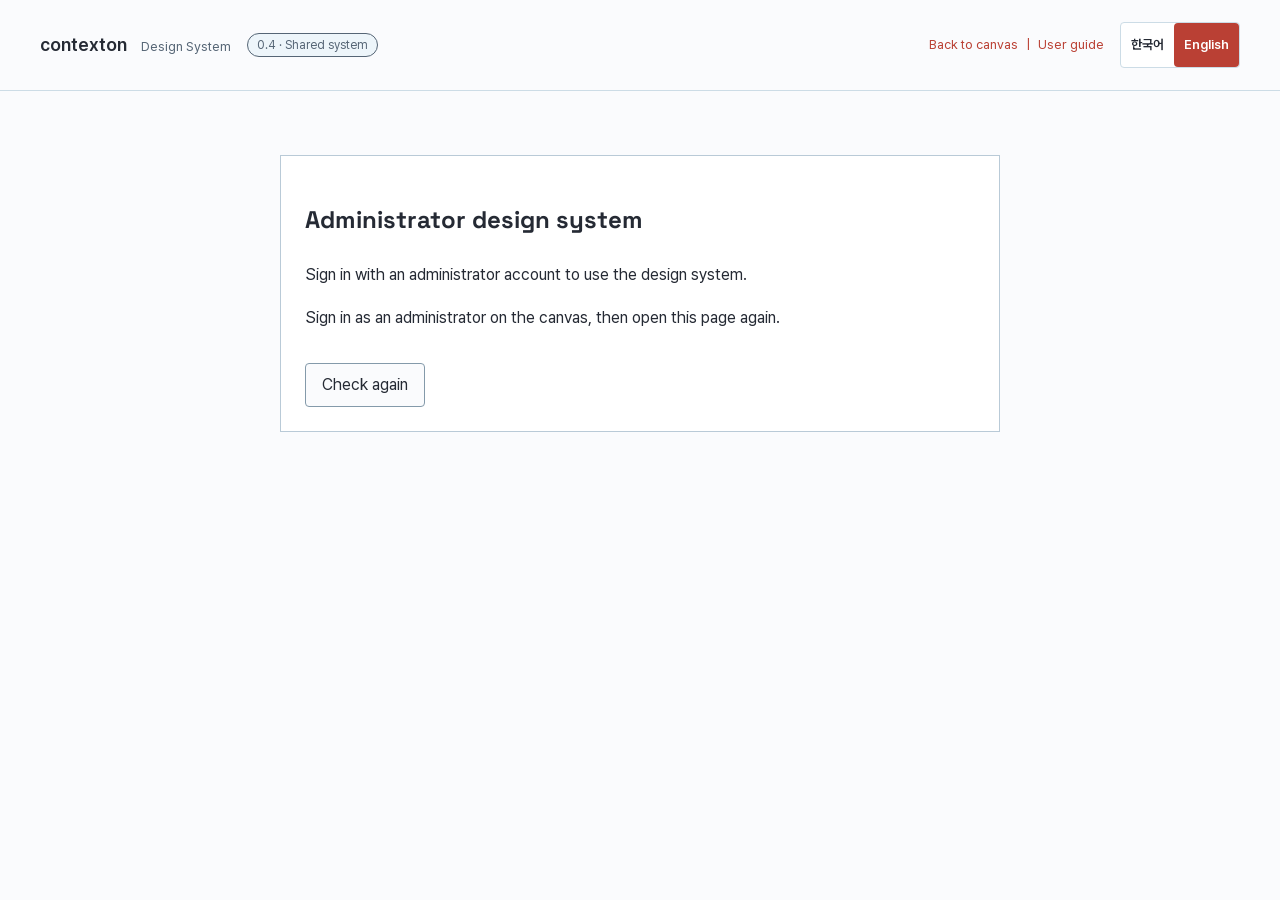
==== design-system-view-en.html @ 81c5e714 "Deploy verified obfuscated site 2026-10-03T07-14-47-554Z-f2b4fa" ====
<!doctype html>
<html lang="en"><head><meta charset="utf-8"><meta name="viewport" content="width=device-width,initial-scale=1"><title>contexton — Design system</title><link rel="stylesheet" href="design-reference/css/style.css"><link rel="stylesheet" href="design-reference/css/typography.css"><link rel="stylesheet" href="design-reference/css/design-system.css"><link rel="stylesheet" href="theme.css"><link rel="stylesheet" href="design-reference/contexton.css"><script src="locale-data.js" defer></script><script src="locale.js" defer></script><script src="design-system.js" defer></script><script src="lib/supabase.js" defer></script><script src="supabase-config.js" defer></script><link rel="stylesheet" href="design-access.css"><script src="design-access.js" defer></script><link rel="stylesheet" href="locale.css"><!-- SEO START -->
<meta name="description" content="Connect image nodes, interpretations and shared perspectives. Structure narrative context with an ontology-based canvas, then guide AI to write from your network."><meta name="robots" content="noindex, nofollow"><link rel="canonical" href="https://www.contextonai.com/design-system-view-en.html"><meta property="og:type" content="website"><meta property="og:site_name" content="contexton"><meta property="og:title" content="contexton — Design system"><meta property="og:description" content="Connect image nodes, interpretations and shared perspectives. Structure narrative context with an ontology-based canvas, then guide AI to write from your network."><meta property="og:url" content="https://www.contextonai.com/design-system-view-en.html"><meta property="og:locale" content="en_US"><meta property="og:locale:alternate" content="ko_KR"><meta property="og:image" content="https://www.contextonai.com/share-card.png"><meta property="og:image:width" content="1200"><meta property="og:image:height" content="630"><meta name="twitter:card" content="summary_large_image"><meta name="twitter:title" content="contexton — Design system"><meta name="twitter:description" content="Connect image nodes, interpretations and shared perspectives. Structure narrative context with an ontology-based canvas, then guide AI to write from your network."><meta name="twitter:image" content="https://www.contextonai.com/share-card.png">
<!-- SEO END --></head>
<body class="ds-page design-access-locked"><a class="skip-link" href="#ds-main">Skip to content</a><header class="ds-header"><a href="en.html" class="ds-brand">contexton <span>Design System</span></a><span class="wf-badge wf-badge--neutral">0.4 · Shared system</span><nav class="ds-back" aria-label="Page navigation"><a href="en.html">Back to canvas</a><span aria-hidden="true">|</span><a href="guide-manual-en.html">User guide</a></nav></header>
<section id="design-access-status" aria-label="Administrator verification"><h1>Administrator design system</h1><p role="status">Verifying administrator access.</p><p>Sign in as an administrator on the canvas, then open this page again.</p><button type="button">Check again</button></section><div class="ds-layout"><nav class="ds-nav" aria-label="Design system contents"><span class="ds-eyebrow">CONTEXTON SYSTEM</span><a href="#principles">01 Design principles</a><a href="#colors">02 Colors &amp; meaning</a><a href="#typography">03 Typography</a><a href="#space">04 Spacing &amp; states</a><a href="#nodes">05 Images &amp; nodes</a><a href="#relationships">06 Links &amp; interpretations</a><a href="#writing">07 Write from canvas context</a><a href="#ontology">08 Ontology structure</a><a href="#collaboration">09 Account &amp; workspace</a><a href="#canvas-list">10 Canvas list</a><a href="#account-states">11 Account &amp; management states</a></nav>
<main class="ds-main" id="ds-main"><section class="ds-hero"><p class="ds-eyebrow">IMAGES / RELATIONSHIPS / CONTEXT</p><h1>Connect images.<br>Read each other's interpretations.</h1><p class="ds-lead">Capture the meaning you find in images,<br>then connect relationships and comments into a context for writing.</p><div class="ds-hero-meta"><span>Clear sections</span><span>Direct interaction</span><span>Coexisting perspectives</span></div><p class="wf-notice">Canvas, editors, drawers and the user guide share colors, fonts and spacing. Demo inputs stay on this page and do not change actual workspace, account or AI settings.</p></section>
<section id="principles" class="ds-section"><div class="ds-section-head"><span>01</span><h2>Natural interaction before explanation</h2></div><div class="ds-grid ds-grid--three"><article class="wf-card"><h3>Start with images</h3><p>Drop an image on empty canvas space to create a node. Drop it on a node to create a connected node. There is no Add node menu.</p></article><article class="wf-card"><h3>Interpret beside the object</h3><p>Click a node or link to open an editor pointing to it. Read and edit sources, definitions and interpretations in context.</p></article><article class="wf-card"><h3>Distinguish perspectives from facts</h3><p>Relationships are authors' interpretations. Show comments and agreement/veto counts without presenting those counts as truth.</p></article></div></section>
<section id="colors" class="ds-section"><div class="ds-section-head"><span>02</span><h2>Color separates actions, selection and relationships</h2></div><p class="ds-description">Coral marks primary actions; sky tones separate workspace surfaces. A dark blue outline marks selection. Relationship categories and states also have text labels.</p><p class="ds-description">The library uses cool white, the canvas uses pale blue, and the divider uses the shared border color. The interface and these swatches reference the same tokens, without separate per-page color values.</p><div class="ds-grid ds-grid--three" id="ds-swatches"></div><p class="ds-description">Editor guide lines are neutral dashed lines. Actual links use solid lines and filled triangular arrowheads.</p></section>
<section id="typography" class="ds-section"><div class="ds-section-head"><span>03</span><h2>Readable headings and comfortable body text</h2></div><p class="ds-description">SUITE is used for Korean headings, Space Grotesk for English headings and Pretendard for body text and inputs. Fonts are local assets. Supporting text and statuses remain readable.</p><div class="ds-type-list"><div><code>32 / 44 · Heading</code><p class="context-title">One image, many perspectives</p></div><div><code>24 / 34 · Section</code><p class="context-heading">How do you interpret this link?</p></div><div><code>16 / 26 · Body &amp; input</code><p>Record the source and the meaning you found in the image.</p></div><div><code>14 / 22 · Label</code><p class="context-label">Logical relationship · Cause · My interpretation</p></div><div><code>13 / 21 · Supporting text</code><p class="context-caption">The button reads Update when saved content exists.</p></div></div></section>
<section id="space" class="ds-section"><div class="ds-section-head"><span>04</span><h2>Leave space between input and action</h2></div><div id="ds-spacing" class="ds-spacing"></div><div class="ds-grid"><article class="wf-card"><h3>Spacing</h3><p>8px between label and input, 16px between fields and before Save, 24px inside cards. Controls use 4px corners and cards use 6px corners.</p></article><article class="wf-card"><h3>States &amp; accessibility</h3><p>Distinguish selection, focus, saving and read-only states. Use at least 44px touch targets. Deletion is a separate action from selection.</p><div class="ds-button-row"><button class="wf-button wf-button--primary" type="button">Save example</button><button class="wf-button" type="button" disabled>Saving</button><span class="wf-badge wf-badge--neutral">Read only</span></div></article></div></section>
<section id="nodes" class="ds-section"><div class="ds-section-head"><span>05</span><h2>An image and interpretation form one node</h2></div><p class="ds-description">Dropping opens a thumbnail node and interpretation editor. Reopening saved content shows Update. Only its creator can edit/delete it. Deleting a node also deletes its links.</p><div class="ds-grid"><div class="wf-card"><article id="example-node" class="context-node"><div class="context-art" role="img" aria-label="Abstract thumbnail example for an image node"><span></span><span></span></div><div class="context-node-copy"><h3>New forms of work</h3><p id="node-copy">What roles will people need after automation?</p><span class="context-caption">Me · Example node</span></div></article><div class="ds-button-row node-states" aria-label="Node state"><button class="wf-button" data-node-state="default" aria-pressed="true">Default</button><button class="wf-button" data-node-state="selected" aria-pressed="false">Selected</button><button class="wf-button" data-node-state="drop" aria-pressed="false">Drop target</button></div><p class="wf-field__hint">Drag nodes to move them, drag empty space to pan and scroll to zoom. Clicking empty space clears selection.</p></div><form class="wf-card context-form" id="node-form"><h3>Node interpretation</h3><div class="wf-field"><label for="node-source">Image source</label><input class="wf-input" id="node-source" maxlength="500" placeholder="Original URL, photographer, etc."></div><div class="wf-field"><label for="node-interpretation">Image interpretation</label><textarea class="wf-input" id="node-interpretation" rows="4" maxlength="200" placeholder="Describe the meaning you found in the image."></textarea></div><button class="wf-button wf-button--primary" id="node-save" type="submit">Save</button><p class="wf-field__hint" role="status" id="node-status">Demo only · Not saved to the actual canvas.</p></form></div></section>
<section id="relationships" class="ds-section"><div class="ds-section-head"><span>06</span><h2>Multiple interpretations on one link</h2></div><p class="ds-description">Use Create link and select source/target nodes. Links created by dropping images can be interpreted after saving the new node's content.</p><p class="ds-description">Relationship interpretations use compact selection rows, with the relationship name on the left and its family on the right. A subtle background and check mark indicate selection. Long names wrap.</p><div class="context-edge"><svg viewBox="0 0 620 105" role="img" aria-label="Actual links use triangular arrowheads; editor guides use neutral dashed lines"><defs><marker id="context-arrow" viewBox="0 0 10 10" refX="9" refY="5" markerWidth="7" markerHeight="7" orient="auto"><path d="M1 1L9 5L1 9Z" fill="currentColor"/></marker></defs><path d="M20 25H240" stroke="currentColor" stroke-width="2" marker-end="url(#context-arrow)"/><text x="270" y="30">Link from node A to B</text><path d="M20 80H240" stroke="#687585" stroke-dasharray="4 4"/><text x="270" y="85">Guide line pointing to the editor</text></svg></div><div class="ds-grid"><form class="wf-card context-form" id="relation-form"><h3>Relationship interpretation</h3><div class="wf-field"><label for="relation-family">Relationship family</label><select class="wf-input" id="relation-family"><option value="logic">Logical relationship</option><option value="perspective">Political and stance relationships</option></select></div><div class="wf-field"><label for="relation-name">Specific relationship</label><select class="wf-input" id="relation-name"></select></div><div class="wf-field"><label for="relation-definition">Relationship definition</label><textarea class="wf-input" id="relation-definition" rows="3" maxlength="200" required placeholder="Describe how the images are related."></textarea></div><button class="wf-button wf-button--primary" type="submit">Save interpretation</button><p class="wf-field__hint" id="relation-status" role="status">Choose family/type, define it, add interpretations, then save.</p></form><article class="wf-card"><h3>Separate interpretations from comments</h3><ul id="interpretations" class="context-list"><li><span class="wf-badge">Logical relationship · Cause</span><p>An interpretation that automation creates new roles.</p><span class="context-caption">Seoyeon · Example interpretation</span></li></ul><h3>Comments in creation order</h3><div class="context-opinion"><strong>Jiwoo</strong><p>Education and organizational decisions are also worth considering.</p><div class="ds-button-row"><button class="wf-button" data-reaction="agree" aria-pressed="false">Agree <span>0</span></button><button class="wf-button" data-reaction="veto" aria-pressed="false">Veto <span>0</span></button></div></div><p class="wf-field__hint">Preserve different interpretations together. Show comments in creation order and enforce authorship for editing/deletion.</p></article></div></section>
<section id="writing" class="ds-section"><div class="ds-section-head"><span>07</span><h2>Write from canvas context</h2></div><p class="ds-description">Turn the whole canvas's image interpretations, directed links, definitions and comments into a writing guide. Guide creation is distinct from automatic ontology reasoning and AI generation.</p><div class="wf-card"><div class="context-tabs" role="tablist" aria-label="Example writing steps"><button role="tab" id="demo-tab-api" aria-controls="demo-api" aria-selected="true">API settings</button><button role="tab" id="demo-tab-guide" aria-controls="demo-guide" aria-selected="false" tabindex="-1">Writing guide</button><button role="tab" id="demo-tab-result" aria-controls="demo-result" aria-selected="false" tabindex="-1">Writing result</button></div><section role="tabpanel" id="demo-api" aria-labelledby="demo-tab-api"><h3>Configure your writing AI</h3><p>Configure provider, API key and model. This example does not accept real API keys.</p><p class="wf-field__hint">API settings stay in the user's browser and are excluded from shared data and backups.</p></section><section role="tabpanel" id="demo-guide" aria-labelledby="demo-tab-guide" hidden><h3>Materials &amp; writing preferences</h3><p>Read the whole network, not just selected items. Set purpose, audience, format, perspective and narrative order, save the guide, then ask AI to write.</p></section><section role="tabpanel" id="demo-result" aria-labelledby="demo-tab-result" hidden><h3>Writing result</h3><p class="wf-notice">Complete AI configuration in the API settings tab first.</p><p>Generate only on explicit request. Failures/cancellation retain previous results. Support copy and TXT download.</p></section></div><p class="ds-description">The right drawer is 75vw on desktop and full width at 800px or below. Shift the viewport without moving nodes. Use Close to exit. Resave the guide after changing materials.</p></section>
<section id="ontology" class="ds-section"><div class="ds-section-head"><span>08</span><h2>The structure of accumulated knowledge</h2></div><div class="wf-card"><div class="wf-field"><label for="ontology-view-demo">View</label><select class="wf-input" id="ontology-view-demo"><option value="knowledge">Knowledge structure</option><option value="canvas">Canvas connections</option><option value="schema">Ontology definitions</option></select></div><p id="ontology-description" role="status"></p></div><div class="ds-grid"><article class="wf-card"><h3>Physics-based layout</h3><p>Use separate curves for multiple/reverse relationships. Let users pause/resume layout. Reduced-motion preference stops movement after initial layout.</p></article><article class="wf-card"><h3>Distinguish standards from validation</h3><p>Display RDF/OWL vocabulary and SHACL constraints. JSON-LD export is administrator-only with online verification. Displaying constraints does not imply validation or reasoning has run.</p></article></div><p class="ds-description">Narrative order is presentation order, distinct from link direction. AI input combines the same ontology vocabulary with the saved structured network. Distinguish guides, snapshots, actual input and generated results without inventing missing provenance. Ontology uses the same drawer pattern with a View dropdown and Close button. Its layout never changes the original canvas.</p></section>
<section id="collaboration" class="ds-section"><div class="ds-section-head"><span>09</span><h2>Private settings and shared context</h2></div><div class="ds-grid ds-grid--three"><article class="wf-card"><h3>Sign in &amp; collaborate</h3><p>Open sign-in first for guests and disable Close until sign-in. Shared spaces display participants, invitations and sync status.</p></article><article class="wf-card"><h3>New canvas</h3><p>Only canvases with nodes become timestamp chips. Do not duplicate empty canvases. Personal lists are stored per account in the browser.</p></article><article class="wf-card"><h3>Backup &amp; restore</h3><p>Provide Backup &amp; restore as a separate Account &amp; workspace tab. Preserve images, relationships, comments, guides and results. Back up before restoring. Exclude API settings.</p></article></div><p class="wf-notice">Other authors' node content is read-only. Shared mode also checks authorship on the server. Preserve input during conflicts and explain the next action.</p></section>
<section class="ds-section" id="canvas-list"><h2>Canvas list &amp; workspace</h2><p>After sign-in, show an image-drop hint on empty canvases. Hide it before sign-in and once nodes exist. It must not intercept clicks or drags.</p><p>On desktop, My canvases sits on the left. A cool-white background from the shared color tokens extends below the list, with a thin right-hand border separating it from the canvas. At widths of 800px or less, the list becomes a horizontal scrolling row above the canvas. Opening a saved canvas fits its nodes to the available workspace.</p></section><section class="ds-section" id="account-states"><h2>Account &amp; management layout and states</h2><p class="ds-description">Donate is a secondary button before New canvas. Open a modal up to 600px wide, dismissed only by Close. Outside clicks and Esc do not dismiss it. Keep focus inside and return focus to the trigger after closing. Use shared colors, heading fonts and 44px buttons.</p><p class="ds-description">Use Account &amp; workspace for both the top button and drawer title. Order tabs as Sign in &amp; collaborate, Backup &amp; restore, then administrator-only Users and Content. Disable Close before sign-in.</p><div class="ds-grid"><article class="wf-card"><h3>Account &amp; sign-out</h3><p>Group the signed-in label, email and bordered Sign out button in a card. Use 44px minimum button height, 20px card padding and 16px element gaps.</p></article><article class="wf-card"><h3>Management lists</h3><p>Align notices, tools and lists to the same centered width. Group All users and Refresh list with 12px gaps. Distinguish missing setup, empty lists and failures. Confirm deletion and allow hidden items to be restored.</p></article><article class="wf-card"><h3>Permission states</h3><p>Enable the design-system link and JSON-LD export only for administrators. Hide administrator tabs for others. Show this document after online administrator verification. This UI restriction does not make static source files private.</p></article></div><p class="wf-notice">The footer shows storage status, zoom, node/link counts and © 2025 WORFLOGY Inc. All rights reserved. Move copyright to another row on small screens. API settings are excluded from server storage, sharing and backups.</p></section><section class="ds-section"><h2>Author display</h2><p>The default author is the login email, including on new canvases. Custom names and existing records are retained. Only your own nodes, interpretations and comments display (me); other participants see the stored name. Ownership IDs determine identity and editing rights, not names. Unverified older records do not receive (me).</p></section><section id="language" class="ds-section"><h2>Interface language</h2><p>Provide two language buttons in the header with color and aria-pressed selection states. Translate interface text and accessibility labels while preserving user data and option values. Wrap long English labels to prevent mobile overflow.</p></section><section class="ds-section"><h2>Manage saved interpretations</h2><p>Manage saved interpretations using Edit interpretation and Delete interpretation below the relationship name. Only the author may make changes. Editing retains existing comments, agreements and vetoes; deleting also removes that interpretation’s comments and reactions. The link and other interpretations remain.</p></section><section class="ds-section"><h2>Reverse link direction</h2><p>Selecting a link shows its source and target images. The link author can reverse the arrow with Reverse direction. Interpretations and comments remain unchanged and should be checked against the new direction. Shared canvases require the database update for direction changes.</p></section><section id="confirmation-messages"><h2>Confirmations and notifications</h2><p>For deletions and important changes, an in-app dialog explains the target and impact. Cancel receives initial focus, and action buttons use explicit labels such as Delete or Switch. Close and Cancel do not perform the action. Clicking outside or pressing Escape does not dismiss the dialog. Completion notices use toasts, and input errors appear near the affected field.</p></section><section id="material-overview-guide"><h2>Review source materials</h2><p>Writing materials are summarized at the top with counts of images, links, interpretations and comments. Expand images to review interpretations and sources, or links to review their source, target, interpretations and comments. All canvas materials are included regardless of which lists are expanded. Original image files are not sent to the AI.</p></section><section id="guide-summary-guide"><h2>AI instructions</h2><p>The AI guide summarizes the saved purpose, audience, format, perspective, narrative order and writing principles. Expand View full AI instructions to inspect the actual document. Copy, download and AI requests always use the full instructions, including the ontology and canvas materials.</p></section><section id="inspector-layout-guide"><h2>Interpretation panels</h2><p>Node interpretation presents the image and title, source, interpretation field and save action in order. Relationship interpretation shows the direction and interpretation list, with the selected definition, author, edit and delete actions grouped in one card. Expand Leave a comment to write an opinion; existing comments are shown oldest first with agree and veto actions. Existing author permissions still apply.</p></section><section id="writing-result-reading-guide"><h2>Reading writing results</h2><p>Writing results display headings, paragraphs, emphasis and lists. Long identifiers become numbered references, with saved node and relationship interpretations listed below the text. Identifiers without matching saved materials are marked as unresolved. Reference numbers do not indicate fact-checking.</p><p>Copy and download provide readable text and references. View original AI response shows the exact response, including identifiers and Markdown. Stored responses and AI input materials remain unchanged.</p></section><section id="canvas-resume-guide"><h2>Resume your last canvas</h2><p>In the same browser, reloading or returning from the user guide or design system reopens the last canvas used by your signed-in account. Shared canvases reopen after server access is checked. If a shared canvas cannot be opened, your personal canvas is shown with a notice. Choosing Return to local work makes that personal canvas your next starting point. The last selection is not synced across devices.</p></section></main></div><footer class="ds-footer">contexton · Images, relationships and different perspectives · Design System 0.4</footer></body></html>
---- design-reference/css/style.css ----
@import url("./tokens.css");
@import url("./components.css");
*{box-sizing:border-box}html{scroll-padding-top:var(--space-6)}body{margin:0;background:var(--paper);color:var(--ink);font-family:var(--font-body);font-size:var(--font-size-body);line-height:var(--line-height-body);word-break:keep-all}a{color:inherit;text-decoration:none}[hidden]{display:none!important}.skip-link{position:fixed;top:-80px;left:16px;background:var(--color-surface);padding:12px;z-index:10}.skip-link:focus{top:10px}
.site-header,main,footer{max-width:var(--content-width);margin:auto;padding-left:40px;padding-right:40px}.site-header{min-height:78px;display:flex;align-items:center;justify-content:space-between;border-bottom:1px solid var(--line)}.brand{font-size:19px;font-weight:700}.site-header nav{display:flex;gap:28px;font-size:13px}.page-heading{padding:44px 0 28px;display:flex;align-items:baseline;gap:24px}.page-heading h1{font-size:26px;margin:0;font-weight:600;letter-spacing:-1px}.page-heading p{color:var(--muted);margin:0;font-size:13px}
.diagram-nav{display:flex;gap:7px;flex-wrap:wrap;padding-bottom:22px;border-bottom:1px solid var(--line)}.diagram-nav button{border-color:transparent;background:transparent;padding:8px 14px;font-size:13px}.diagram-nav button[aria-current="true"]{background:var(--ink);color:var(--color-surface)}.diagram-heading{min-height:146px;padding:26px 0 22px;display:flex;align-items:center;justify-content:space-between;gap:24px}.diagram-meta{font-size:11px;color:var(--muted);margin:0 0 5px;letter-spacing:.4px}.diagram-heading h2{font-size:21px;font-weight:600;margin:0 0 7px;letter-spacing:-.5px}.diagram-heading>div>p:last-child{font-size:13px;color:var(--muted);margin:0;max-width:900px}.pagination{display:flex;align-items:center;gap:12px;flex-shrink:0}.pagination span{font-size:12px;color:var(--muted);min-width:35px;text-align:center}.pagination button{padding:5px 11px}
.diagram-shell{position:relative;border:1px solid var(--line);border-radius:var(--radius-card);overflow:hidden;background:var(--canvas)}.toolbar{min-height:54px;display:flex;align-items:center;gap:5px;padding:10px 14px;border-bottom:1px solid var(--line);background:var(--color-surface)}.toolbar button{font-size:12px;padding:5px 10px}.toolbar output{font-size:11px;min-width:48px;text-align:center;color:var(--muted)}.toolbar-divider{height:20px;border-left:1px solid var(--line);margin:0 7px}.diagram-canvas{height:620px;width:100%;touch-action:none}.diagram-canvas canvas{display:block}.canvas-caption{display:flex;justify-content:space-between;gap:16px;padding:10px 14px;color:var(--muted);font-size:11px;border-top:1px solid var(--line);background:var(--color-surface)}[data-ui="engine-status"]{padding:20px;color:var(--muted)}
.selection-panel{display:grid;grid-template-columns:100px 1fr auto;align-items:start;gap:18px;padding:20px 0;min-height:89px;border-bottom:1px solid var(--line);font-size:13px}.selection-label{color:var(--muted);font-size:12px;margin:1px 0}#selection-content{overflow-wrap:anywhere}#selection-content strong{display:block;font-size:14px;margin-bottom:7px}#selection-content p{margin:4px 0;color:var(--muted)}#selection-content .relation-tag{color:var(--ink);display:inline-block;min-width:62px}.selection-panel button{font-size:11px}
.text-view{margin-top:18px;font-size:12px}.text-view summary{cursor:pointer;width:fit-content}.text-view>p{color:var(--muted)}#node-list{display:grid;grid-template-columns:repeat(3,minmax(0,1fr));gap:8px;list-style:none;padding:0}#node-list button{width:100%;text-align:left;font-size:12px}#node-list button[aria-pressed="true"]{border-color:var(--accent);background:var(--color-surface-hover)}
.simple-section{padding:var(--space-12) 0;border-top:1px solid var(--line);margin-top:var(--space-12)}.simple-section h2{font-size:20px;margin:0 0 var(--space-6);font-weight:600}.simple-section h3{font-size:14px;font-weight:500;margin:0 0 12px}.pr-columns{display:grid;grid-template-columns:1fr 1fr;gap:30px}.muted{color:var(--muted);font-size:13px}.company-info{margin:0}.company-info>div{display:grid;grid-template-columns:145px 1fr;gap:var(--space-5);margin:var(--space-3) 0;font-size:13px}.company-info dt{color:var(--muted)}.company-info dd{margin:0}footer{padding-top:24px;padding-bottom:30px;border-top:1px solid var(--line);color:var(--muted);font-size:11px}
@media(max-width:760px){.site-header,main,footer{padding-left:18px;padding-right:18px}.site-header{min-height:66px}.site-header nav{gap:18px;font-size:12px}.page-heading{padding:30px 0 22px;display:block}.page-heading h1{font-size:23px}.page-heading p{margin-top:6px}.diagram-nav{gap:3px}.diagram-nav button{padding:7px 10px;font-size:12px}.diagram-heading{align-items:flex-start;min-height:155px;gap:12px}.diagram-heading h2{font-size:19px}.diagram-heading>div>p:last-child{font-size:12px}.pagination{gap:6px}.pagination button{padding:4px 8px}.pagination span{font-size:11px;min-width:28px}.diagram-canvas{height:470px}.toolbar{padding:9px;gap:4px}.toolbar button{font-size:11px;padding:5px 8px}.canvas-caption{font-size:10px;padding:9px;display:block}.canvas-caption>span{display:block}.canvas-caption>span+span{margin-top:3px}.selection-panel{grid-template-columns:1fr auto;gap:8px}.selection-label{grid-column:1/-1}.selection-panel button{padding:5px 8px}#node-list{grid-template-columns:1fr 1fr}.simple-section{margin-top:36px;padding:36px 0}.company-info>div{grid-template-columns:100px 1fr;gap:12px;font-size:12px}}

.structure-key{font-size:12px;line-height:1.9;color:var(--muted);margin:0 0 18px}.diagram-canvas{cursor:grab}.diagram-canvas:active{cursor:grabbing}

.diagram-nav{gap:16px 24px}.nav-caption{display:block;font-size:10px;color:var(--muted);margin-bottom:8px}.nav-buttons{display:flex;gap:3px;flex-wrap:wrap}.nav-group{border-right:1px solid var(--line);padding-right:20px}.nav-group:last-child{border:0;padding:0}@media(max-width:760px){.diagram-nav{gap:16px}.nav-group{border:0;padding:0}.nav-caption{font-size:10px}.page-heading p{font-size:12px}}

.story-panel{border:1px solid var(--line);border-radius:var(--radius-card);margin:0 0 14px;background:var(--color-surface);padding:14px 16px}.story-top{display:flex;align-items:center;gap:16px}.story-badge{font-size:12px;color:var(--accent)}[data-ui="story-progress"]{font-size:11px;color:var(--muted)}.story-controls{margin-left:auto;display:flex;gap:6px}.story-controls button{font-size:12px;padding:5px 12px}[data-ui="play-story"]{background:var(--accent);color:white;border-color:var(--accent)}.dialogue{font-size:14px;min-height:32px;padding-top:12px}.dialogue strong{font-size:12px;color:var(--accent);font-weight:500}.technology-ending{padding:24px;border:1px solid var(--accent);border-radius:var(--radius-card);margin-top:16px}.technology-ending>p{font-size:12px;color:var(--muted);margin:0 0 12px}.technology-ending ol{margin:0;padding-left:22px}.technology-ending li{padding:5px 0;font-size:13px;color:var(--muted)}.technology-ending li.current{font-weight:600;color:var(--accent)}@media(max-width:760px){.story-panel{padding:12px}.dialogue{font-size:12px}.story-top{gap:8px}.story-controls button{font-size:11px;padding:5px 8px}.story-badge{font-size:11px}.technology-ending{padding:16px}.technology-ending li{font-size:12px}}

@media(max-width:760px){.diagram-canvas{height:360px}}
/* English captions remain fixed inside the game viewport while the world moves. */
.canvas-viewport{position:relative;isolation:isolate}
.canvas-subtitle{position:absolute;left:20px;right:20px;bottom:16px;z-index:2;pointer-events:none;display:flex;flex-direction:column;gap:5px;align-items:center;text-align:center;padding:13px 22px;border-radius:6px;background:var(--color-caption-surface);box-shadow:var(--shadow-caption);color:var(--color-text);font-size:15px;line-height:1.55;word-break:keep-all;overflow-wrap:break-word;max-width:760px;margin:0 auto}
.canvas-subtitle strong{font-size:10px;letter-spacing:1.4px;color:var(--color-text-brand);font-weight:600}
.story-panel{padding:10px 14px}
@media(max-width:760px){.canvas-subtitle{left:9px;right:9px;bottom:10px;padding:10px 12px;font-size:12px;line-height:1.5}.canvas-subtitle strong{font-size:9px}}

.toolbar .icon-button{display:inline-flex;align-items:center;justify-content:center;min-width:30px;height:30px;padding:5px}.toolbar-progress{margin-left:auto;font-size:10px;color:var(--muted);white-space:nowrap}.toolbar{flex-wrap:wrap}
/* Header follows the supplied planning guide. */
.guide-header{display:flex;align-items:center;gap:14px;padding:30px 0 12px;border-bottom:1px solid var(--color-text)}.guide-header a{display:flex;flex-shrink:0}.guide-header h1{font-size:20px;line-height:1.5;font-weight:400;margin:0;letter-spacing:0}.guide-description{font-size:18px;line-height:1.6;margin:24px 0 30px;color:var(--ink)}.diagram-pager{display:flex;align-items:center;gap:8px;margin-left:10px}.diagram-pager span{font-size:10px;color:var(--muted);white-space:nowrap}.diagram-pager button{padding:4px 8px}.toolbar-progress{margin-left:auto}@media(max-width:760px){.guide-header{padding-top:24px;gap:10px}.guide-header h1{font-size:17px}.guide-header svg{width:28px;height:28px}.guide-description{font-size:15px;margin:20px 0 24px}.diagram-pager{margin-left:auto}}
.diagram-section{padding-bottom:48px}.diagram-section+.diagram-section{padding-top:0;border-top:1px solid var(--line)}.diagram-section-title{font-size:20px;line-height:1.5;font-weight:400;margin:14px 0 22px}.diagram-section .toolbar-progress{margin-left:auto}@media(max-width:760px){.diagram-section{padding-bottom:32px}.diagram-section+.diagram-section{padding-top:0}.diagram-section-title{font-size:17px;margin:8px 0 18px}}

/* Persistent technology classification, separate from playback progress. */
.diagram-section .toolbar-progress{margin-left:8px}
.toolbar-technology{margin-left:auto;text-align:right;font-size:12px;line-height:1.5;color:var(--accent);font-weight:500}
@media(max-width:520px){.toolbar-technology{flex-basis:100%;padding-top:3px;font-size:11px}}
/* Product readiness sits immediately below its title. */
.diagram-section-title.has-readiness{margin-bottom:6px}
.diagram-readiness{margin:0 0 20px;font-size:12px;line-height:1.5;color:var(--muted)}
@media(max-width:760px){.diagram-readiness{font-size:11px;margin-bottom:16px}}
/* Inquiry form: company.html fields and submission route. */
#contact-dialog{width:min(480px,calc(100% - 32px));max-height:calc(100dvh - 32px);box-sizing:border-box;overflow:auto;border:1px solid var(--color-border);border-radius:var(--radius-dialog);padding:24px;color:var(--color-text);background:var(--color-surface)}
#contact-dialog::backdrop{background:var(--color-overlay)}
.contact-header{display:flex;align-items:center;justify-content:space-between;gap:16px;margin-bottom:20px}
.contact-header h2{margin:0;font-size:20px}
.contact-header button{font-size:24px;line-height:1;padding:5px 9px}
#contact-form{display:flex;flex-direction:column;gap:8px}
#contact-form label{font-size:13px;margin-top:8px}
#contact-form input,#contact-form textarea{box-sizing:border-box;width:100%;border:1px solid var(--color-border-input);border-radius:var(--radius-control);background:var(--color-surface);color:inherit;font:inherit;padding:10px 12px}
#contact-form textarea{resize:vertical;min-height:100px}
#contact-status{font-size:13px;line-height:1.6;margin:8px 0;word-break:keep-all}
#contact-status:empty{display:none}
.contact-actions{display:flex;justify-content:flex-end;gap:8px;margin-top:16px}
.contact-actions [type=submit]{background:var(--color-action);color:var(--color-surface);border-color:var(--color-action)}
#contact-dialog button:disabled{opacity:.6}
body:has(#contact-dialog[open]){overflow:hidden}

/* Local press archive reader. */
.press-card{display:flex;width:100%;gap:20px;padding:0;border:0;background:transparent;text-align:left;color:inherit;align-items:flex-start;white-space:normal}
.press-card img{width:140px;aspect-ratio:4/3;object-fit:cover;border-radius:var(--radius-control)}
.press-card-copy{display:flex;flex:1;min-width:0;flex-direction:column;gap:12px}
.press-card strong{font-size:17px;line-height:1.6;word-break:keep-all}
.press-meta,.press-read{font-size:12px;color:var(--color-text-brand)}
.press-card:hover strong{text-decoration:underline;text-underline-offset:4px}
#press-dialog{--text:var(--color-text);--text-muted:var(--color-text-muted);--coral:var(--color-action);--surface:var(--color-surface);--border-sand:var(--color-border);--border:var(--color-border);width:min(860px,calc(100% - 32px));max-height:calc(100dvh - 40px);box-sizing:border-box;padding:0;border:1px solid var(--color-border);border-radius:var(--radius-dialog);overflow:auto;color:var(--text);background:var(--color-surface);overscroll-behavior:contain}
#press-dialog::backdrop{background:var(--color-overlay)}
.press-controls{position:sticky;top:0;z-index:1;background:var(--color-surface);border-bottom:1px solid var(--color-border);display:flex;align-items:center;justify-content:space-between;padding:12px 24px;font-size:13px}
.press-reader{padding:28px 40px 40px}
#press-dialog .article-header{border-bottom:1px solid var(--color-border);padding-bottom:24px;margin-bottom:28px}
#press-dialog .archive-tag{display:none}
#press-dialog .article-title{font-size:28px;line-height:1.5;word-break:keep-all;margin:0 0 18px}
#press-dialog .article-meta{display:flex;flex-wrap:wrap;gap:8px;font-size:12px;color:var(--color-text-muted)}
.press-sources{display:flex;flex-wrap:wrap;gap:12px;margin-top:18px;font-size:12px}
.press-sources a{color:var(--color-action)}
#press-dialog .article-main-visual{margin:24px 0}
#press-dialog .article-main-visual img{display:block;width:100%;height:auto;border-radius:var(--radius-control)}
#press-dialog .visual-caption{font-size:12px;line-height:1.6;color:var(--color-text-muted);margin-top:10px}
#press-dialog .article-content{font-size:16px;line-height:1.85;word-break:keep-all;overflow-wrap:anywhere}
#press-dialog .article-content p{margin:0 0 24px}
#press-dialog .concept-diagram{margin:28px 0;padding:20px;background:var(--color-surface-subtle);border:1px solid var(--color-border);border-radius:var(--radius-card)}
#press-dialog .diagram-header{display:flex;flex-wrap:wrap;gap:8px;justify-content:space-between;margin-bottom:14px}
#press-dialog .diagram-title{font-size:14px;font-weight:600}
#press-dialog .diagram-source{font-size:var(--font-size-xs);color:var(--color-text-muted)}
#press-dialog .diagram-row{display:flex;align-items:center;gap:10px}
#press-dialog .diagram-node{flex:1;padding:12px;background:var(--color-surface);border:1px solid var(--color-border);text-align:center;font-size:13px}
#press-dialog .diagram-caption{margin-top:14px;font-size:13px;color:var(--color-text-muted)}
#press-dialog .flow-step{display:flex;gap:10px;padding:10px;font-size:13px}
body:has(#press-dialog[open]){overflow:hidden}
@media(max-width:600px){
.press-card{gap:14px}.press-card img{width:90px}.press-card strong{font-size:15px}
.press-reader{padding:20px}.press-controls{padding:10px 16px}
#press-dialog .article-title{font-size:21px}
#press-dialog .article-content{font-size:15px}
#press-dialog .diagram-row{flex-direction:column}
#press-dialog .diagram-node{box-sizing:border-box;width:100%}
#press-dialog .diagram-arrow{transform:rotate(90deg)}
#press-dialog .meta-separator{display:none}
}

.activity-slider figure{margin:0}
.activity-slider img{display:block;width:100%;height:auto;aspect-ratio:auto;object-fit:contain;border-radius:var(--radius-card);background:var(--color-surface-subtle)}
.activity-slider figcaption{display:flex;flex-direction:column;gap:8px;margin-top:14px;line-height:1.6;word-break:keep-all}
.activity-slider figcaption strong{font-size:16px;font-weight:600}
#activity-controls:not([hidden]){display:flex;align-items:center;justify-content:flex-end;gap:12px;margin-top:14px}
#activity-count{font-size:12px;color:var(--color-text-muted)}
@media(max-width:760px){.pr-columns{grid-template-columns:1fr;gap:32px}}
/* PR cards share the same image, metadata and title alignment. */
#pr .pr-columns{grid-template-columns:repeat(2,minmax(0,1fr));gap:40px;align-items:start}
#pr .pr-columns>div{min-width:0}
#pr .pr-columns h3{margin:0 0 16px}
#pr .press-card{display:flex;flex-direction:column;gap:0;align-items:stretch;border-radius:0}
#pr .press-card:hover{background:transparent}
#pr .press-card img,#pr .activity-slider img{display:block;width:100%;height:auto;aspect-ratio:8/3;border-radius:var(--radius-card);background:var(--canvas)}
#pr .press-card img{object-fit:cover;object-position:center 42%}
#pr .activity-slider img{object-fit:contain}
#pr .press-card-copy,#pr .activity-slider figcaption{display:flex;flex-direction:column;gap:10px;margin:16px 0 0}
#pr .press-meta{font-size:12px;line-height:1.6}
#pr .press-card strong,#pr .activity-slider figcaption strong{font-size:17px;line-height:1.65;font-weight:600;letter-spacing:-.2px}
#pr .press-read{margin-top:2px}
@media(max-width:760px){
#pr .pr-columns{grid-template-columns:1fr;gap:36px}
#pr .press-card strong,#pr .activity-slider figcaption strong{font-size:16px}
#pr .press-card-copy,#pr .activity-slider figcaption{margin-top:12px}
}
#activity-image-next{display:block;width:100%;padding:0;border:0;border-radius:var(--radius-card);background:transparent;color:inherit;cursor:pointer}
#activity-image-next:disabled{cursor:default;opacity:1}
#activity-image-next:focus-visible{outline:var(--focus-ring);outline-offset:var(--focus-offset)}

.canvas-zoom{position:absolute;top:12px;right:12px;z-index:3;display:flex;flex-direction:column;gap:6px}
.canvas-zoom button{display:flex;align-items:center;justify-content:center;width:40px;height:40px;padding:0;font-size:24px;line-height:1;box-shadow:var(--shadow-control)}

.workshop-floating{position:fixed;right:24px;bottom:calc(24px + env(safe-area-inset-bottom,0px));z-index:5;display:inline-flex;align-items:center;justify-content:center;min-height:48px;padding:12px 22px;border:1px solid var(--accent);border-radius:var(--radius-pill);background:var(--accent);color:var(--color-surface);font-size:14px;font-weight:600;box-shadow:var(--shadow-floating);touch-action:manipulation}
.workshop-floating:hover{background:var(--color-action-hover)}

@media(max-width:760px){.workshop-floating{right:16px;bottom:calc(16px + env(safe-area-inset-bottom,0px));padding:10px 18px}}

.contact-invitation{margin:10px 0 0;color:var(--muted);font-size:13px;line-height:1.6}

.workshop-floating{text-align:center;line-height:1.4}

/* Keep language switching directly above the workshop link on every screen size. */
.floating-actions{position:fixed;right:24px;bottom:calc(24px + env(safe-area-inset-bottom,0px));z-index:5;display:flex;flex-direction:column;align-items:stretch;gap:8px;max-width:calc(100vw - 32px)}
.floating-actions .workshop-floating{position:static;min-height:48px;padding:10px 18px}
.language-floating{min-height:44px;border-radius:var(--radius-pill);background:var(--paper);border-color:var(--accent);color:var(--accent);font-size:13px;font-weight:600;box-shadow:var(--shadow-control)}
.language-floating:hover{background:var(--color-surface-hover)}
html[lang="en"] .canvas-subtitle{font-size:14px;line-height:1.45}
html[lang="en"] .company-info>div{grid-template-columns:155px minmax(0,1fr)}
html[lang="en"] .diagram-section-title{overflow-wrap:break-word}

@media(max-width:760px){.floating-actions{right:16px;bottom:calc(16px + env(safe-area-inset-bottom,0px))}html[lang="en"] .canvas-subtitle{font-size:12px}html[lang="en"] .company-info>div{grid-template-columns:105px minmax(0,1fr)}}

/* Shared component sizing and layout tokens. */
.site-header,main,footer{padding-inline:var(--page-gutter)}
.toolbar .icon-button,.canvas-zoom button{min-width:var(--control-height);min-height:var(--control-height);height:var(--control-height)}
.canvas-zoom{z-index:var(--z-canvas-controls)}
.canvas-subtitle{z-index:var(--z-caption)}
.floating-actions{right:var(--floating-inset);bottom:calc(var(--floating-inset) + env(safe-area-inset-bottom,0px));gap:var(--floating-gap);z-index:var(--z-floating)}
.skip-link{z-index:var(--z-skip)}
.press-card,#activity-image-next{min-height:0}
#contact-form input,#contact-form textarea{min-height:var(--control-height-touch)}
#contact-dialog button:disabled{opacity:.45}
footer{padding-bottom:calc(var(--space-16) + 96px)}
@media(max-width:760px){.toolbar .icon-button,.canvas-zoom button{min-width:var(--control-height-touch);min-height:var(--control-height-touch);height:var(--control-height-touch)}}

/* Compact semantic relationships beneath the existing technology label. */
.toolbar-metadata{display:flex;flex-direction:column;align-items:flex-end;gap:var(--space-2);margin-left:auto;max-width:100%;min-width:0}
.toolbar-metadata .toolbar-technology{margin:0;padding:0}
@media(max-width:760px){.toolbar-metadata{flex-basis:100%;align-items:flex-start;margin:var(--space-1) 0 0}.toolbar-metadata .toolbar-technology{text-align:left}}

/* Solution categories and reserved geospatial canvases. */
.diagram-category{display:flex;margin:0 0 var(--space-2)}
.diagram-category+.diagram-section-title{margin-top:0}
.diagram-category .wf-badge{max-width:100%}
.diagram-canvas--placeholder{touch-action:auto;pointer-events:none}

.canvas-subtitle[hidden]{display:none}

.spatial-canvas>svg{display:block;width:100%;height:100%;user-select:none}
@media(max-width:760px){.spatial-canvas>svg{pointer-events:none;touch-action:auto}}

.farm-canvas>svg{display:block;width:100%;height:100%;user-select:none}
@media(max-width:760px){.farm-canvas>svg{pointer-events:none;touch-action:auto}}

/* Align the overview divider with its elevator landing point. */
#overview-summary-title{border-top:1px solid var(--line);padding-top:var(--space-4)}
@media(max-width:760px){#overview-summary-title{padding-top:var(--space-2)}}

/* Contributor labels follow their overview objects through pan, zoom and drag. */
.diagram-canvas:has(.canvas-heritage__label){position:relative;overflow:hidden}
.canvas-heritage{position:absolute;inset:0;pointer-events:none;z-index:1;overflow:hidden}
.canvas-heritage__label{position:absolute;left:0;top:0;box-sizing:border-box;width:170px;border-left:1px solid var(--color-border);padding:2px 0 2px 8px;color:var(--color-text);font-family:var(--font-body, "Pretendard", sans-serif);font-size:14px;line-height:1.5;word-break:keep-all;text-shadow:0 1px 1px var(--color-surface)}
.canvas-heritage__label strong{display:block;font-family:var(--font-heading, "SUITE", sans-serif);font-size:1em;font-weight:700;letter-spacing:-.02em;line-height:1.4}
.canvas-heritage__label span{display:block;margin-top:3px;font-size:.8em;font-weight:500;line-height:1.55;color:var(--color-text-muted)}

.company-specialty{display:block;margin-top:var(--space-1);color:var(--color-text-muted);font-family:var(--font-body);font-size:var(--font-size-xs);font-weight:var(--font-weight-regular);line-height:var(--line-height-body);word-break:keep-all;overflow-wrap:break-word}


/* Canvas 11: compact icon-only scene, using the shared canvas palette. */
.football-canvas{cursor:grab}
.football-canvas>svg{display:block;width:100%;height:100%;user-select:none;touch-action:none}
.football-canvas:active{cursor:grabbing}
@media(max-width:760px){.football-canvas{touch-action:auto}.football-canvas>svg{pointer-events:none;touch-action:auto}}

/* Upcoming game canvas: preserve the entire video on desktop and mobile. */
.diagram-canvas.diagram-canvas--video{display:block;height:auto;object-fit:contain;background:#fff;cursor:default;touch-action:auto;pointer-events:none}
---- design-reference/css/typography.css ----
@import url('./fonts.css');
/* Bilingual reading rhythm. Loaded after the page composition stylesheet. */
html{font-size:100%;-webkit-text-size-adjust:100%;text-size-adjust:100%}
html:lang(en){--font-body:var(--font-sans-en);--font-display:var(--font-display-en)}
body{font-family:var(--font-body);font-size:var(--font-size-body);line-height:1.75;letter-spacing:0;overflow-wrap:break-word}
:lang(ko){word-break:keep-all}
:lang(en){word-break:normal;hyphens:manual}
button,input,textarea,select{font-family:inherit}
h1,h2,h3{font-family:var(--font-display);font-weight:700;text-wrap:balance;overflow-wrap:break-word}
p,dd,figcaption{text-wrap:pretty}
.guide-header h1{font-size:clamp(1.375rem,2.4vw,1.875rem);font-weight:600;line-height:1.4;letter-spacing:-.025em}
.guide-description{max-width:68ch;font-size:1.125rem;line-height:1.8;letter-spacing:-.01em}
.diagram-section-title{max-width:56ch;font-size:clamp(1.25rem,2vw,1.5rem);font-weight:600;line-height:1.55;letter-spacing:-.02em}
.simple-section h2{font-size:1.5rem;line-height:1.4;font-weight:600}
.simple-section h3{font-size:1rem;font-weight:600;line-height:1.5}
.diagram-readiness,.toolbar-technology,.toolbar-progress,[data-ui="story-progress"],.press-meta,#pr .press-meta,#activity-count{font-size:.75rem;line-height:1.6;font-variant-numeric:tabular-nums}
.toolbar button{font-size:.8125rem;line-height:1.4}
.canvas-subtitle,html[lang="en"] .canvas-subtitle{font-size:.9375rem;line-height:1.65;max-width:72ch;padding:14px 20px;letter-spacing:0}
.canvas-subtitle strong{font-size:.75rem;line-height:1.4;letter-spacing:.04em}
.company-info>div,html[lang="en"] .company-info>div{font-size:.9375rem;line-height:1.8}
.company-info dd{min-width:0;overflow-wrap:anywhere}
.contact-invitation{font-size:.875rem;line-height:1.75;max-width:58ch}
#contact-form input,#contact-form textarea{font-size:1rem;line-height:1.65}
#contact-form label,#contact-status,.contact-actions button{font-size:.875rem;line-height:1.6}
#pr .press-card strong,#pr .activity-slider figcaption strong{font-size:1.0625rem;line-height:1.65;letter-spacing:-.01em}
#press-dialog .article-title{font-size:clamp(1.375rem,2.5vw,1.875rem);line-height:1.5;letter-spacing:-.02em;text-wrap:balance}
#press-dialog .article-content{font-size:1.0625rem;line-height:1.9;max-width:72ch;margin-inline:auto}
#press-dialog .article-content p{margin-bottom:1.4em}
#press-dialog .article-meta,#press-dialog .visual-caption,.press-sources{font-size:.8125rem;line-height:1.65}
#press-dialog .diagram-caption,#press-dialog .diagram-node,#press-dialog .flow-step{font-size:.875rem;line-height:1.7}
.language-floating{display:inline-flex;align-items:center;justify-content:center;padding:7px 16px;border:1px solid var(--color-action);font-size:.8125rem;line-height:1.4;text-decoration:none}
.workshop-floating{font-size:.875rem}
footer{font-size:.75rem;line-height:1.7}
.static-diagram-description{max-width:72ch;margin:16px 0 24px;color:var(--color-text-muted)}
html[lang="en"] .guide-header h1,html[lang="en"] .diagram-section-title{letter-spacing:-.015em}
@media(max-width:760px){
 .guide-header h1{font-size:1.375rem}.guide-description{font-size:1rem;line-height:1.8}
 .canvas-subtitle,html[lang="en"] .canvas-subtitle{font-size:.875rem;line-height:1.6;padding:12px;left:9px;right:9px}
 .canvas-subtitle strong{font-size:.75rem}
 .company-info>div,html[lang="en"] .company-info>div{font-size:.875rem;grid-template-columns:100px minmax(0,1fr);gap:12px}
 #pr .press-card strong,#pr .activity-slider figcaption strong{font-size:1rem}
 #press-dialog .article-content{font-size:1rem;line-height:1.85}
}

/* Geometric game studio identity; content remains unchanged. */
.guide-header h1{font-size:clamp(1.75rem,3.2vw,2.5rem);font-weight:700;line-height:1.3;letter-spacing:-.025em}
.diagram-section-title{font-size:clamp(1.375rem,2.2vw,1.75rem);font-weight:700;line-height:1.4}
.simple-section h2{font-weight:700;letter-spacing:-.015em}
#pr .press-card strong,#pr .activity-slider figcaption strong{font-family:var(--font-display);font-weight:700;line-height:1.5}
.guide-description{line-height:1.75}
.diagram-shell{border-top:2px solid var(--color-action)}
@media(max-width:760px){.guide-header h1{font-size:1.75rem}.diagram-section-title{font-size:1.375rem}}

/* Homepage introduction and mobile-only guidance. */
.guide-description>strong{font-weight:var(--font-weight-bold)}
.guide-mobile-note{font-size:var(--font-size-xs);font-weight:var(--font-weight-regular);line-height:1.65}
.wf-relation .wf-badge{font-family:var(--font-body);font-size:var(--font-size-xs);font-weight:var(--font-weight-regular);line-height:var(--line-height-tight)}

/* Compact navigation is distinct from body copy. */
.solution-directory__group h2{font-family:var(--font-display);font-size:var(--font-size-lead);font-weight:var(--font-weight-bold);line-height:1.5}
.solution-directory a{font-size:var(--font-size-ui);line-height:var(--line-height-body)}
---- design-reference/css/design-system.css ----
/* Documentation layout only; examples consume the production design system. */
.ds-page{background:var(--color-surface);color:var(--color-text)}
.ds-header{display:flex;align-items:center;gap:16px;max-width:1320px;margin:auto;padding:22px 40px;border-bottom:1px solid var(--color-border)}
.ds-brand{font-size:18px;font-weight:600}.ds-brand span{font-size:13px;font-weight:400;color:var(--color-text-muted);margin-left:10px}.ds-back{margin-left:auto;font-size:13px;color:var(--color-action)}
.ds-layout{max-width:1320px;margin:auto;display:grid;grid-template-columns:220px minmax(0,1fr);gap:48px;padding:0 40px}
.ds-nav{position:sticky;top:24px;align-self:start;display:flex;flex-direction:column;gap:6px;padding:44px 0 24px}.ds-nav a{padding:8px 10px;border-radius:4px;color:var(--color-text-muted)}.ds-nav a:hover{background:var(--color-surface-hover);color:var(--color-action)}
.ds-eyebrow{font-size:11px;font-weight:600;letter-spacing:1.5px;color:var(--color-text-brand);margin:0 0 16px}.ds-main{min-width:0;width:100%;padding:0;max-width:none}.ds-hero{padding:56px 0 40px}.ds-hero h1{font-size:clamp(30px,3.5vw,44px);line-height:1.3;letter-spacing:-1px;font-weight:500;margin:0 0 24px}.ds-lead{font-size:16px;line-height:1.8;color:var(--color-text-muted)}.ds-hero-meta{display:flex;flex-wrap:wrap;gap:12px 24px;padding-top:20px;font-size:12px;color:var(--color-text-brand)}
.ds-section{scroll-margin-top:24px;padding:40px 0;border-top:1px solid var(--color-border)}.ds-section-head{display:flex;align-items:baseline;gap:14px;margin-bottom:24px}.ds-section-head>span{font-size:12px;color:var(--color-text-brand)}.ds-section h2{font-size:24px;font-weight:500;margin:0}.ds-section h3{font-size:16px;font-weight:600;margin:0 0 12px}.ds-description{max-width:720px;color:var(--color-text-muted);margin:0 0 24px}.ds-grid{display:grid;grid-template-columns:repeat(2,minmax(0,1fr));gap:16px}.ds-grid--three{grid-template-columns:repeat(3,minmax(0,1fr))}.ds-grid .wf-card{min-width:0}.wf-card p:last-child{margin-bottom:0}.ds-grid .wf-card>p{color:var(--color-text-muted);font-size:13px}
.ds-swatch{border:1px solid var(--color-border);border-radius:var(--radius-card);overflow:hidden}.ds-swatch-color{height:72px;background:var(--swatch)}.ds-swatch-copy{padding:14px}.ds-swatch-copy strong{display:block;font-size:13px}.ds-swatch-copy code{display:block;font-size:11px;color:var(--color-text-muted);overflow-wrap:anywhere;margin-top:6px}.ds-status-row,.ds-button-row{display:flex;flex-wrap:wrap;gap:12px;align-items:center;margin:20px 0}.ds-type-list>div{display:grid;grid-template-columns:140px minmax(0,1fr);gap:20px;align-items:baseline;padding:16px 0;border-bottom:1px solid var(--color-border)}.ds-type-list code{font-size:12px;color:var(--color-text-muted)}.ds-type-list p{margin:0}.ds-type-title{font-size:var(--font-size-title)}.ds-type-heading{font-size:var(--font-size-heading)}.ds-type-lead{font-size:var(--font-size-lead)}.ds-type-reading{font-size:var(--font-size-reading);line-height:var(--line-height-reading)}.ds-type-meta{font-size:var(--font-size-xs);color:var(--color-text-muted)}
.ds-spacing{display:flex;align-items:flex-end;gap:20px;flex-wrap:wrap;padding:24px;background:var(--color-surface-subtle);border-radius:var(--radius-card)}.ds-spacing-item{display:flex;flex-direction:column;gap:12px;align-items:center;font-size:12px;color:var(--color-text-muted)}.ds-spacing-bar{width:24px;background:var(--color-action);height:var(--sample-space)}.ds-shape-grid{margin:20px 0}.ds-shape{display:grid;place-items:center;width:72px;height:48px;border:1px solid var(--color-border-input);background:var(--color-surface-subtle);margin-bottom:20px;font-size:12px}.ds-shape--control{border-radius:var(--radius-control)}.ds-shape--card{border-radius:var(--radius-card)}.ds-shape--dialog{border-radius:var(--radius-dialog)}.ds-focus-sample{outline:var(--focus-ring);outline-offset:var(--focus-offset)}
.ds-form{display:flex;flex-direction:column;gap:20px}.ds-form>.wf-button{align-self:flex-start}.ds-page hr{border:0;border-top:1px solid var(--color-border);margin:24px 0}.ds-demo-canvas{margin-top:20px}.ds-pan-surface{height:320px;overflow:hidden;touch-action:none;cursor:grab}.ds-pan-surface:active{cursor:grabbing}.ds-pan-surface svg{display:block;width:100%;height:100%;color:var(--color-border-input);transform-origin:center}.ds-pan-surface circle{fill:var(--color-surface);stroke:var(--color-action);stroke-width:2}.ds-pan-surface text{fill:var(--color-action);font-size:16px;text-anchor:middle}.ds-pattern-grid{margin-top:24px}.ds-card-image{width:100%;aspect-ratio:8/3;object-fit:contain;background:var(--color-surface-subtle);border-radius:var(--radius-card)}.ds-floating-preview{height:170px;position:relative;background:var(--color-surface-subtle);border:1px dashed var(--color-border-input);border-radius:var(--radius-card);margin:20px 0}.ds-floating-preview .floating-actions{position:absolute;right:16px;bottom:16px}.ds-file-list p{display:grid;grid-template-columns:200px minmax(0,1fr);gap:16px;padding:12px 0;border-bottom:1px solid var(--color-border)}.ds-file-list span{color:var(--color-text-muted);font-size:13px}.ds-page code{font-family:var(--font-code)}.ds-page pre{padding:20px;background:var(--color-surface-subtle);border:1px solid var(--color-border);border-radius:var(--radius-card);overflow:auto;font-size:12px}.ds-footer{padding:24px 40px!important}
@media(max-width:1000px){.ds-layout{grid-template-columns:170px minmax(0,1fr);gap:24px}.ds-grid--three{grid-template-columns:repeat(2,minmax(0,1fr))}}
@media(max-width:760px){.ds-header{padding:18px;gap:10px;flex-wrap:wrap}.ds-brand span{display:block;margin:0;font-size:11px}.ds-back{font-size:12px}.ds-layout{display:block;padding:0 18px}.ds-nav{position:static;flex-direction:row;flex-wrap:wrap;padding:20px 0;gap:4px;border-bottom:1px solid var(--color-border)}.ds-nav .ds-eyebrow{width:100%;margin-bottom:6px}.ds-nav a{font-size:12px;padding:6px 8px}.ds-hero{padding:32px 0}.ds-hero h1{font-size:32px}.ds-section{padding:32px 0}.ds-section h2{font-size:21px}.ds-grid{grid-template-columns:1fr}.ds-grid--three{grid-template-columns:repeat(2,minmax(0,1fr))}.ds-grid--three .wf-card{padding:16px}.ds-type-list>div{grid-template-columns:1fr;gap:8px}.ds-file-list p{grid-template-columns:1fr;gap:4px}.ds-spacing{gap:16px;padding:16px}.ds-type-title{font-size:24px}.ds-swatch-copy{padding:10px}.ds-swatch-copy code{font-size:10px}.ds-footer{padding:20px 18px!important}}
@media(max-width:380px){#principles .ds-grid{grid-template-columns:1fr}.ds-brand{font-size:16px}}

/* Shared display typography specimens. */
.ds-type-title,.ds-type-heading,.ds-hero h1,.ds-section h2{font-family:var(--font-display);font-weight:700}
.ds-type-english{font-family:var(--font-display-en);font-size:var(--font-size-title);font-weight:600;line-height:1.3}

/* Specimen composition only; all card styles come from components.css. */
.ds-glass-stage{display:grid;grid-template-columns:repeat(2,minmax(0,1fr));align-items:start;gap:var(--space-6);padding:var(--space-8);margin-bottom:var(--space-4);border-radius:var(--radius-card);background:linear-gradient(120deg,var(--color-surface) 0 40%,var(--color-sky) 40% 65%,var(--color-charcoal) 65%)}
@media(max-width:760px){.ds-glass-stage{grid-template-columns:1fr;padding:var(--space-4)}}
---- theme.css ----
/* Shared product and documentation foundation. */
@import url('design-reference/css/tokens.css');
@import url('design-reference/css/fonts.css');
:root{--font-sans:Pretendard,"Malgun Gothic",system-ui,sans-serif;--font-heading:SUITE,Pretendard,sans-serif;--font-heading-en:"Space Grotesk",Pretendard,sans-serif;--canvas:var(--color-surface-subtle);--surface:var(--color-white);--canvas-library-background:var(--color-surface);--canvas-library-divider:var(--color-border);--ink:var(--color-text);--muted:var(--color-text-muted);--border:var(--color-border);--action:var(--color-action);--action-hover:var(--color-action-hover);--action-soft:#fce7e2;--focus:#3159b8;--focus-soft:#eaf0fc;--logic:#23695a;--logic-soft:#eaf4f0;--perspective:#75539c;--perspective-soft:#f1ecf7;--context-selection:var(--focus);--context-logic:var(--logic);--context-perspective:var(--perspective);--radius:6px;--panel-shadow:-4px 0 18px #252a340a;--control-radius:4px;--field-label-gap:8px;--field-group-gap:16px;--form-action-gap:16px;--form-feedback-gap:12px}
---- design-reference/contexton.css ----
.ds-back{display:flex;align-items:center;gap:8px;flex-wrap:wrap}.ds-back a{color:inherit;text-decoration:none}.ds-back a:hover{text-decoration:underline}.ds-nav a.active{background:#fce7e2;color:var(--color-action);box-shadow:inset 3px 0 var(--color-action);font-weight:700}.ds-section{scroll-margin-top:100px}.ds-main p{font-size:16px;line-height:26px}.ds-main .wf-field__hint,.ds-main .context-caption{font-size:13px;line-height:21px;color:var(--color-text-muted)}.ds-hero .wf-notice{margin-top:24px}.ds-grid{align-items:start}.ds-type-list .context-title{font-size:32px;line-height:44px;font-family:var(--font-display)}.ds-type-list .context-heading{font-size:24px;line-height:34px;font-family:var(--font-display)}.ds-type-list .context-label{font-size:14px;line-height:22px}.context-form{display:grid;gap:16px}.context-form .wf-field{margin:0;display:grid;gap:8px}.context-form .wf-input{width:100%;font-size:16px;line-height:26px}.context-form button{justify-self:start}.context-form p{margin:0}.wf-button,.context-tabs button{min-height:44px}.context-node{max-width:280px;margin:0 auto 24px;border:1px solid var(--color-border);border-radius:6px;background:white;overflow:hidden}.context-node[data-state=selected]{outline:3px solid var(--context-selection)}.context-node[data-state=drop]{outline:3px dashed var(--context-selection);outline-offset:4px}.context-art{height:150px;display:flex;align-items:center;justify-content:center;gap:20px;background:#e4f1f7}.context-art span:first-child{width:78px;height:78px;border-radius:50%;background:var(--color-coral)}.context-art span:last-child{width:48px;height:95px;border-radius:4px;background:var(--color-sky);transform:rotate(15deg)}.context-node-copy{padding:20px}.context-node-copy h3{margin:0 0 8px}.context-node-copy p{margin:0 0 12px}.context-edge{color:var(--context-logic);margin:16px 0 24px}.context-edge svg{width:100%;max-width:680px}.context-edge text{fill:var(--color-text);font-size:15px}.context-list{list-style:none;padding:0;margin:0 0 24px}.context-list li{padding:16px 0;border-bottom:1px solid var(--color-border);overflow-wrap:anywhere}.context-opinion{border-left:3px solid var(--color-sky);padding-left:16px}.context-tabs{display:flex;gap:8px;border-bottom:1px solid var(--color-border);margin-bottom:24px}.context-tabs button{border:0;border-bottom:3px solid transparent;background:transparent;padding:12px 16px;font:inherit;color:var(--color-text-muted)}.context-tabs button[aria-selected=true]{border-bottom-color:var(--color-action);color:var(--color-action);font-weight:700}.context-tabs+section h3{margin-top:0}.ds-main [hidden]{display:none!important}[aria-pressed=true].wf-button{background:#e4f1f7;border-color:var(--context-selection);color:var(--context-selection)}.ds-main textarea{resize:vertical}.ds-main .wf-card{min-width:0}button:focus-visible,a:focus-visible,select:focus-visible,textarea:focus-visible,input:focus-visible{outline:3px solid var(--context-selection);outline-offset:3px}
@media(max-width:760px){.ds-header{flex-wrap:wrap;gap:12px}.ds-back{font-size:14px}.ds-grid,.ds-grid--three{grid-template-columns:1fr}.ds-main .wf-card{padding:20px}.context-tabs{gap:0}.context-tabs button{font-size:13px;white-space:nowrap;padding:10px 7px}.context-edge text{font-size:18px}.ds-type-list .context-title{font-size:27px;line-height:38px}}
@media(prefers-reduced-motion:reduce){html{scroll-behavior:auto!important}*,*::before,*::after{transition:none!important}}
---- design-access.css ----
[data-design-link][aria-disabled="true"]{opacity:.45;cursor:not-allowed;text-decoration:none}
.design-access-locked .ds-layout,.design-access-locked .ds-footer,.design-access-locked .skip-link{display:none!important}
#design-access-status{max-width:720px;margin:64px auto;padding:24px;border:1px solid #b9cad7;background:#fff;line-height:1.7}
#design-access-status[hidden]{display:none}
#design-access-status button{min-height:44px;padding:8px 16px;margin-top:16px;cursor:pointer}
@media(max-width:800px){#design-access-status{margin:24px 16px}}
---- locale.css ----
.language-toggle{display:inline-flex;align-items:center;flex-shrink:0;border:1px solid var(--border,#cbd5df);border-radius:4px;background:#fff;margin-left:8px}.language-toggle button{font:600 13px/20px var(--font-sans,Pretendard,sans-serif);min-height:44px;padding:8px 10px;border:0;background:transparent;color:var(--ink,#252a34);cursor:pointer}.language-toggle button[aria-pressed=true]{background:var(--action,#ba4034);color:#fff}.language-toggle button:focus-visible{outline:2px solid var(--focus,#3159b8);outline-offset:2px}html[lang=en] .canvas-header-actions{flex-wrap:wrap}html[lang=en] .writing-tabs{flex-wrap:wrap}html[lang=en] .canvas-document{overflow-wrap:anywhere}html[lang=en] .ds-nav a{line-height:1.5}html[lang=en] h1,html[lang=en] h2,html[lang=en] h3{word-break:normal}@media(max-width:650px){.language-toggle{margin-left:0}.canvas-app .canvas-header-actions .language-toggle button{min-height:44px}}
html[lang=en]{--font-heading:"Space Grotesk",Pretendard,sans-serif}html[lang=en] .design-top-navigation,html[lang=en] .ds-back{flex-wrap:wrap}
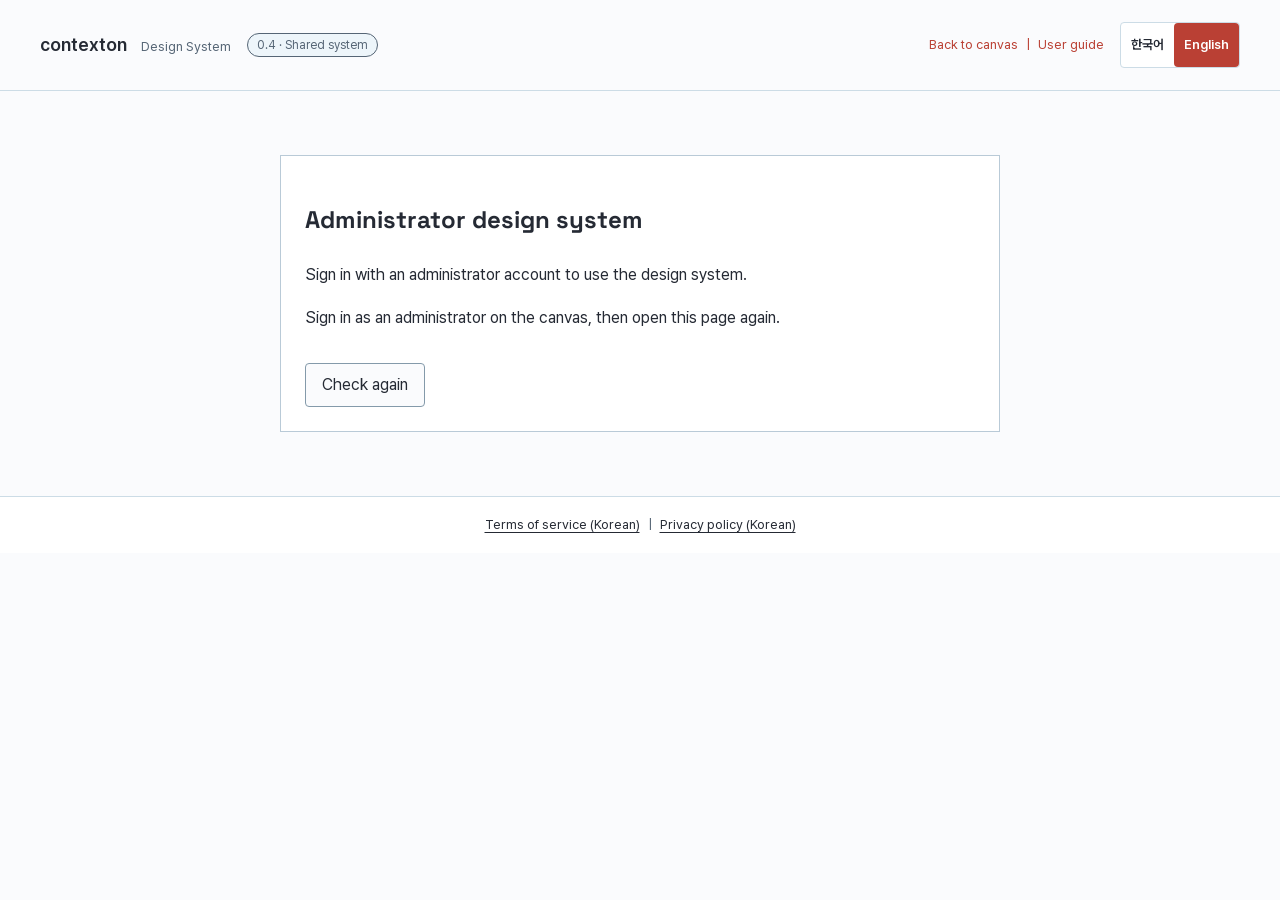
==== commit 6a62a91a: "Deploy verified obfuscated site 2026-10-03T11-41-43-217Z-274e55" ====
--- a/design-system-view-en.html
+++ b/design-system-view-en.html
@@ -1,5 +1,5 @@
 <!doctype html>
-<html lang="en"><head><meta charset="utf-8"><meta name="viewport" content="width=device-width,initial-scale=1"><title>contexton — Design system</title><link rel="stylesheet" href="design-reference/css/style.css"><link rel="stylesheet" href="design-reference/css/typography.css"><link rel="stylesheet" href="design-reference/css/design-system.css"><link rel="stylesheet" href="theme.css"><link rel="stylesheet" href="design-reference/contexton.css"><script src="locale-data.js" defer></script><script src="locale.js" defer></script><script src="design-system.js" defer></script><script src="lib/supabase.js" defer></script><script src="supabase-config.js" defer></script><link rel="stylesheet" href="design-access.css"><script src="design-access.js" defer></script><link rel="stylesheet" href="locale.css"><!-- SEO START -->
+<html lang="en"><head><meta charset="utf-8"><meta name="viewport" content="width=device-width,initial-scale=1"><title>contexton — Design system</title><link rel="stylesheet" href="design-reference/css/style.css"><link rel="stylesheet" href="design-reference/css/typography.css"><link rel="stylesheet" href="design-reference/css/design-system.css"><link rel="stylesheet" href="theme.css"><link rel="stylesheet" href="design-reference/contexton.css"><script src="locale-data.js" defer></script><script src="locale.js" defer></script><script src="design-system.js" defer></script><script src="lib/supabase.js" defer></script><script src="supabase-config.js" defer></script><link rel="stylesheet" href="design-access.css"><script src="design-access.js" defer></script><link rel="stylesheet" href="locale.css"><link rel="stylesheet" href="legal.css"><!-- SEO START -->
 <meta name="description" content="Connect image nodes, interpretations and shared perspectives. Structure narrative context with an ontology-based canvas, then guide AI to write from your network."><meta name="robots" content="noindex, nofollow"><link rel="canonical" href="https://www.contextonai.com/design-system-view-en.html"><meta property="og:type" content="website"><meta property="og:site_name" content="contexton"><meta property="og:title" content="contexton — Design system"><meta property="og:description" content="Connect image nodes, interpretations and shared perspectives. Structure narrative context with an ontology-based canvas, then guide AI to write from your network."><meta property="og:url" content="https://www.contextonai.com/design-system-view-en.html"><meta property="og:locale" content="en_US"><meta property="og:locale:alternate" content="ko_KR"><meta property="og:image" content="https://www.contextonai.com/share-card.png"><meta property="og:image:width" content="1200"><meta property="og:image:height" content="630"><meta name="twitter:card" content="summary_large_image"><meta name="twitter:title" content="contexton — Design system"><meta name="twitter:description" content="Connect image nodes, interpretations and shared perspectives. Structure narrative context with an ontology-based canvas, then guide AI to write from your network."><meta name="twitter:image" content="https://www.contextonai.com/share-card.png">
 <!-- SEO END --></head>
 <body class="ds-page design-access-locked"><a class="skip-link" href="#ds-main">Skip to content</a><header class="ds-header"><a href="en.html" class="ds-brand">contexton <span>Design System</span></a><span class="wf-badge wf-badge--neutral">0.4 · Shared system</span><nav class="ds-back" aria-label="Page navigation"><a href="en.html">Back to canvas</a><span aria-hidden="true">|</span><a href="guide-manual-en.html">User guide</a></nav></header>
@@ -14,4 +14,4 @@
 <section id="writing" class="ds-section"><div class="ds-section-head"><span>07</span><h2>Write from canvas context</h2></div><p class="ds-description">Turn the whole canvas's image interpretations, directed links, definitions and comments into a writing guide. Guide creation is distinct from automatic ontology reasoning and AI generation.</p><div class="wf-card"><div class="context-tabs" role="tablist" aria-label="Example writing steps"><button role="tab" id="demo-tab-api" aria-controls="demo-api" aria-selected="true">API settings</button><button role="tab" id="demo-tab-guide" aria-controls="demo-guide" aria-selected="false" tabindex="-1">Writing guide</button><button role="tab" id="demo-tab-result" aria-controls="demo-result" aria-selected="false" tabindex="-1">Writing result</button></div><section role="tabpanel" id="demo-api" aria-labelledby="demo-tab-api"><h3>Configure your writing AI</h3><p>Configure provider, API key and model. This example does not accept real API keys.</p><p class="wf-field__hint">API settings stay in the user's browser and are excluded from shared data and backups.</p></section><section role="tabpanel" id="demo-guide" aria-labelledby="demo-tab-guide" hidden><h3>Materials &amp; writing preferences</h3><p>Read the whole network, not just selected items. Set purpose, audience, format, perspective and narrative order, save the guide, then ask AI to write.</p></section><section role="tabpanel" id="demo-result" aria-labelledby="demo-tab-result" hidden><h3>Writing result</h3><p class="wf-notice">Complete AI configuration in the API settings tab first.</p><p>Generate only on explicit request. Failures/cancellation retain previous results. Support copy and TXT download.</p></section></div><p class="ds-description">The right drawer is 75vw on desktop and full width at 800px or below. Shift the viewport without moving nodes. Use Close to exit. Resave the guide after changing materials.</p></section>
 <section id="ontology" class="ds-section"><div class="ds-section-head"><span>08</span><h2>The structure of accumulated knowledge</h2></div><div class="wf-card"><div class="wf-field"><label for="ontology-view-demo">View</label><select class="wf-input" id="ontology-view-demo"><option value="knowledge">Knowledge structure</option><option value="canvas">Canvas connections</option><option value="schema">Ontology definitions</option></select></div><p id="ontology-description" role="status"></p></div><div class="ds-grid"><article class="wf-card"><h3>Physics-based layout</h3><p>Use separate curves for multiple/reverse relationships. Let users pause/resume layout. Reduced-motion preference stops movement after initial layout.</p></article><article class="wf-card"><h3>Distinguish standards from validation</h3><p>Display RDF/OWL vocabulary and SHACL constraints. JSON-LD export is administrator-only with online verification. Displaying constraints does not imply validation or reasoning has run.</p></article></div><p class="ds-description">Narrative order is presentation order, distinct from link direction. AI input combines the same ontology vocabulary with the saved structured network. Distinguish guides, snapshots, actual input and generated results without inventing missing provenance. Ontology uses the same drawer pattern with a View dropdown and Close button. Its layout never changes the original canvas.</p></section>
 <section id="collaboration" class="ds-section"><div class="ds-section-head"><span>09</span><h2>Private settings and shared context</h2></div><div class="ds-grid ds-grid--three"><article class="wf-card"><h3>Sign in &amp; collaborate</h3><p>Open sign-in first for guests and disable Close until sign-in. Shared spaces display participants, invitations and sync status.</p></article><article class="wf-card"><h3>New canvas</h3><p>Only canvases with nodes become timestamp chips. Do not duplicate empty canvases. Personal lists are stored per account in the browser.</p></article><article class="wf-card"><h3>Backup &amp; restore</h3><p>Provide Backup &amp; restore as a separate Account &amp; workspace tab. Preserve images, relationships, comments, guides and results. Back up before restoring. Exclude API settings.</p></article></div><p class="wf-notice">Other authors' node content is read-only. Shared mode also checks authorship on the server. Preserve input during conflicts and explain the next action.</p></section>
-<section class="ds-section" id="canvas-list"><h2>Canvas list &amp; workspace</h2><p>After sign-in, show an image-drop hint on empty canvases. Hide it before sign-in and once nodes exist. It must not intercept clicks or drags.</p><p>On desktop, My canvases sits on the left. A cool-white background from the shared color tokens extends below the list, with a thin right-hand border separating it from the canvas. At widths of 800px or less, the list becomes a horizontal scrolling row above the canvas. Opening a saved canvas fits its nodes to the available workspace.</p></section><section class="ds-section" id="account-states"><h2>Account &amp; management layout and states</h2><p class="ds-description">Donate is a secondary button before New canvas. Open a modal up to 600px wide, dismissed only by Close. Outside clicks and Esc do not dismiss it. Keep focus inside and return focus to the trigger after closing. Use shared colors, heading fonts and 44px buttons.</p><p class="ds-description">Use Account &amp; workspace for both the top button and drawer title. Order tabs as Sign in &amp; collaborate, Backup &amp; restore, then administrator-only Users and Content. Disable Close before sign-in.</p><div class="ds-grid"><article class="wf-card"><h3>Account &amp; sign-out</h3><p>Group the signed-in label, email and bordered Sign out button in a card. Use 44px minimum button height, 20px card padding and 16px element gaps.</p></article><article class="wf-card"><h3>Management lists</h3><p>Align notices, tools and lists to the same centered width. Group All users and Refresh list with 12px gaps. Distinguish missing setup, empty lists and failures. Confirm deletion and allow hidden items to be restored.</p></article><article class="wf-card"><h3>Permission states</h3><p>Enable the design-system link and JSON-LD export only for administrators. Hide administrator tabs for others. Show this document after online administrator verification. This UI restriction does not make static source files private.</p></article></div><p class="wf-notice">The footer shows storage status, zoom, node/link counts and © 2025 WORFLOGY Inc. All rights reserved. Move copyright to another row on small screens. API settings are excluded from server storage, sharing and backups.</p></section><section class="ds-section"><h2>Author display</h2><p>The default author is the login email, including on new canvases. Custom names and existing records are retained. Only your own nodes, interpretations and comments display (me); other participants see the stored name. Ownership IDs determine identity and editing rights, not names. Unverified older records do not receive (me).</p></section><section id="language" class="ds-section"><h2>Interface language</h2><p>Provide two language buttons in the header with color and aria-pressed selection states. Translate interface text and accessibility labels while preserving user data and option values. Wrap long English labels to prevent mobile overflow.</p></section><section class="ds-section"><h2>Manage saved interpretations</h2><p>Manage saved interpretations using Edit interpretation and Delete interpretation below the relationship name. Only the author may make changes. Editing retains existing comments, agreements and vetoes; deleting also removes that interpretation’s comments and reactions. The link and other interpretations remain.</p></section><section class="ds-section"><h2>Reverse link direction</h2><p>Selecting a link shows its source and target images. The link author can reverse the arrow with Reverse direction. Interpretations and comments remain unchanged and should be checked against the new direction. Shared canvases require the database update for direction changes.</p></section><section id="confirmation-messages"><h2>Confirmations and notifications</h2><p>For deletions and important changes, an in-app dialog explains the target and impact. Cancel receives initial focus, and action buttons use explicit labels such as Delete or Switch. Close and Cancel do not perform the action. Clicking outside or pressing Escape does not dismiss the dialog. Completion notices use toasts, and input errors appear near the affected field.</p></section><section id="material-overview-guide"><h2>Review source materials</h2><p>Writing materials are summarized at the top with counts of images, links, interpretations and comments. Expand images to review interpretations and sources, or links to review their source, target, interpretations and comments. All canvas materials are included regardless of which lists are expanded. Original image files are not sent to the AI.</p></section><section id="guide-summary-guide"><h2>AI instructions</h2><p>The AI guide summarizes the saved purpose, audience, format, perspective, narrative order and writing principles. Expand View full AI instructions to inspect the actual document. Copy, download and AI requests always use the full instructions, including the ontology and canvas materials.</p></section><section id="inspector-layout-guide"><h2>Interpretation panels</h2><p>Node interpretation presents the image and title, source, interpretation field and save action in order. Relationship interpretation shows the direction and interpretation list, with the selected definition, author, edit and delete actions grouped in one card. Expand Leave a comment to write an opinion; existing comments are shown oldest first with agree and veto actions. Existing author permissions still apply.</p></section><section id="writing-result-reading-guide"><h2>Reading writing results</h2><p>Writing results display headings, paragraphs, emphasis and lists. Long identifiers become numbered references, with saved node and relationship interpretations listed below the text. Identifiers without matching saved materials are marked as unresolved. Reference numbers do not indicate fact-checking.</p><p>Copy and download provide readable text and references. View original AI response shows the exact response, including identifiers and Markdown. Stored responses and AI input materials remain unchanged.</p></section><section id="canvas-resume-guide"><h2>Resume your last canvas</h2><p>In the same browser, reloading or returning from the user guide or design system reopens the last canvas used by your signed-in account. Shared canvases reopen after server access is checked. If a shared canvas cannot be opened, your personal canvas is shown with a notice. Choosing Return to local work makes that personal canvas your next starting point. The last selection is not synced across devices.</p></section></main></div><footer class="ds-footer">contexton · Images, relationships and different perspectives · Design System 0.4</footer></body></html>+<section class="ds-section" id="canvas-list"><h2>Canvas list &amp; workspace</h2><p>After sign-in, show an image-drop hint on empty canvases. Hide it before sign-in and once nodes exist. It must not intercept clicks or drags.</p><p>On desktop, My canvases sits on the left. A cool-white background from the shared color tokens extends below the list, with a thin right-hand border separating it from the canvas. At widths of 800px or less, the list becomes a horizontal scrolling row above the canvas. Opening a saved canvas fits its nodes to the available workspace.</p></section><section class="ds-section" id="account-states"><h2>Account &amp; management layout and states</h2><p class="ds-description">Donate is a secondary button before New canvas. Open a modal up to 600px wide, dismissed only by Close. Outside clicks and Esc do not dismiss it. Keep focus inside and return focus to the trigger after closing. Use shared colors, heading fonts and 44px buttons.</p><p class="ds-description">Use Account &amp; workspace for both the top button and drawer title. Order tabs as Sign in &amp; collaborate, Backup &amp; restore, then administrator-only Users and Content. Disable Close before sign-in.</p><div class="ds-grid"><article class="wf-card"><h3>Account &amp; sign-out</h3><p>Group the signed-in label, email and bordered Sign out button in a card. Use 44px minimum button height, 20px card padding and 16px element gaps.</p></article><article class="wf-card"><h3>Management lists</h3><p>Align notices, tools and lists to the same centered width. Group All users and Refresh list with 12px gaps. Distinguish missing setup, empty lists and failures. Confirm deletion and allow hidden items to be restored.</p></article><article class="wf-card"><h3>Permission states</h3><p>Enable the design-system link and JSON-LD export only for administrators. Hide administrator tabs for others. Show this document after online administrator verification. This UI restriction does not make static source files private.</p></article></div><p class="wf-notice">The footer shows storage status, zoom, node/link counts and © 2025 WORFLOGY Inc. All rights reserved. Move copyright to another row on small screens. API settings are excluded from server storage, sharing and backups.</p></section><section class="ds-section"><h2>Author display</h2><p>The default author is the login email, including on new canvases. Custom names and existing records are retained. Only your own nodes, interpretations and comments display (me); other participants see the stored name. Ownership IDs determine identity and editing rights, not names. Unverified older records do not receive (me).</p></section><section id="language" class="ds-section"><h2>Interface language</h2><p>Provide two language buttons in the header with color and aria-pressed selection states. Translate interface text and accessibility labels while preserving user data and option values. Wrap long English labels to prevent mobile overflow.</p></section><section class="ds-section"><h2>Manage saved interpretations</h2><p>Manage saved interpretations using Edit interpretation and Delete interpretation below the relationship name. Only the author may make changes. Editing retains existing comments, agreements and vetoes; deleting also removes that interpretation’s comments and reactions. The link and other interpretations remain.</p></section><section class="ds-section"><h2>Reverse link direction</h2><p>Selecting a link shows its source and target images. The link author can reverse the arrow with Reverse direction. Interpretations and comments remain unchanged and should be checked against the new direction. Shared canvases require the database update for direction changes.</p></section><section id="confirmation-messages"><h2>Confirmations and notifications</h2><p>For deletions and important changes, an in-app dialog explains the target and impact. Cancel receives initial focus, and action buttons use explicit labels such as Delete or Switch. Close and Cancel do not perform the action. Clicking outside or pressing Escape does not dismiss the dialog. Completion notices use toasts, and input errors appear near the affected field.</p></section><section id="material-overview-guide"><h2>Review source materials</h2><p>Writing materials are summarized at the top with counts of images, links, interpretations and comments. Expand images to review interpretations and sources, or links to review their source, target, interpretations and comments. All canvas materials are included regardless of which lists are expanded. Original image files are not sent to the AI.</p></section><section id="guide-summary-guide"><h2>AI instructions</h2><p>The AI guide summarizes the saved purpose, audience, format, perspective, narrative order and writing principles. Expand View full AI instructions to inspect the actual document. Copy, download and AI requests always use the full instructions, including the ontology and canvas materials.</p></section><section id="inspector-layout-guide"><h2>Interpretation panels</h2><p>Node interpretation presents the image and title, source, interpretation field and save action in order. Relationship interpretation shows the direction and interpretation list, with the selected definition, author, edit and delete actions grouped in one card. Expand Leave a comment to write an opinion; existing comments are shown oldest first with agree and veto actions. Existing author permissions still apply.</p></section><section id="writing-result-reading-guide"><h2>Reading writing results</h2><p>Writing results display headings, paragraphs, emphasis and lists. Long identifiers become numbered references, with saved node and relationship interpretations listed below the text. Identifiers without matching saved materials are marked as unresolved. Reference numbers do not indicate fact-checking.</p><p>Copy and download provide readable text and references. View original AI response shows the exact response, including identifiers and Markdown. Stored responses and AI input materials remain unchanged.</p></section><section id="canvas-resume-guide"><h2>Resume your last canvas</h2><p>In the same browser, reloading or returning from the user guide or design system reopens the last canvas used by your signed-in account. Shared canvases reopen after server access is checked. If a shared canvas cannot be opened, your personal canvas is shown with a notice. Choosing Return to local work makes that personal canvas your next starting point. The last selection is not synced across devices.</p></section><section class="ds-section" id="account-auth-lifecycle"><h2>Google sign-in and account deletion</h2><p class="ds-description">Google sign-in uses the shared secondary button at a height of 48px. A divider separates email sign-in, with guidance set in 14px body text. Account deletion starts collapsed and presents the deletion scope, warning, email confirmation, consent and action in that order. Destructive actions and errors use danger tokens; cautions use warning tokens. Buttons are at least 44px high, checkboxes are 20px and keyboard focus remains visible. Feedback appears beside the relevant action. On narrow screens, confirm and cancel buttons stack vertically.</p></section><section class="ds-section" id="api-settings-lifetime"><h2>AI API settings lifetime</h2><p>The AI provider, model, API key and server address remain only in the current page’s memory. Enter them again after closing the browser or tab, reloading, or navigating away. Previously persisted API settings are also removed. Your canvas, saved writing guide and generated text are retained.</p></section></main></div><footer class="ds-footer">contexton · Images, relationships and different perspectives · Design System 0.4</footer><footer class="legal-site-footer"><nav class="legal-links" aria-label="Legal information"><a href="terms_of_service.html" target="_blank" rel="noopener">Terms of service (Korean)</a><span aria-hidden="true">|</span><a href="privacy_policy.html" target="_blank" rel="noopener">Privacy policy (Korean)</a></nav></footer></body></html>
--- a/legal.css
+++ b/legal.css
@@ -0,0 +1,9 @@
+/* Legal pages share product typography, colors, spacing and controls. */
+.legal-links{display:flex;align-items:center;justify-content:center;flex-wrap:wrap;gap:8px;font-family:var(--font-sans);font-size:13px;line-height:1.5;margin:0;padding:0;background:transparent;border:0}
+.legal-links a{display:inline-flex;align-items:center;min-height:32px;color:var(--ink);text-decoration:underline;text-underline-offset:3px}.legal-links a:hover{color:var(--action)}.legal-links a:focus-visible,.legal-page a:focus-visible{outline:2px solid var(--focus);outline-offset:3px}
+.canvas-app .canvas-statusbar{grid-template-columns:minmax(0,1fr) auto auto auto auto;gap:4px 16px}.canvas-statusbar .legal-links{white-space:nowrap}.legal-site-footer{padding:12px 20px;border-top:1px solid var(--border);background:var(--surface)}
+.legal-page{margin:0;background:var(--canvas-library-background);color:var(--ink);font:16px/1.85 var(--font-sans);overflow-wrap:anywhere}.legal-page *{box-sizing:border-box}.legal-top{display:flex;justify-content:space-between;align-items:center;flex-wrap:wrap;gap:12px;padding:16px max(20px,calc((100% - 960px)/2));border-bottom:1px solid var(--border);background:var(--surface)}.legal-top>a{font-weight:700;color:var(--ink);text-decoration:none}.legal-page main{max-width:960px;margin:32px auto;padding:40px;background:var(--surface);border:1px solid var(--border);border-radius:var(--radius)}.legal-page h1,.legal-page h2,.legal-page h3{font-family:var(--font-heading);line-height:1.4;color:var(--ink)}.legal-page h1{font-size:32px;margin:0 0 12px}.legal-page h2{font-size:24px;margin:0 0 20px}.legal-page h3{font-size:19px;margin:24px 0 12px}.legal-page .meta{font-size:14px;color:var(--muted)}.legal-page main>nav{background:var(--canvas);padding:24px;border:1px solid var(--border);border-radius:var(--radius)}.legal-page main>nav ol{columns:2;column-gap:32px}.legal-page li{margin:8px 0}.legal-page section{padding:32px 0;border-bottom:1px solid var(--border);scroll-margin-top:20px}.legal-page .intro{padding-top:16px}.legal-page a{color:var(--focus);text-underline-offset:3px}.legal-page p{margin:12px 0}.legal-page table{width:100%;border-collapse:collapse;margin:20px 0;table-layout:fixed}.legal-page th,.legal-page td{padding:14px;text-align:left;vertical-align:top;border:1px solid var(--border)}.legal-page th{background:var(--canvas);font-weight:600}.legal-page th:first-child,.legal-page td:first-child{width:30%}.legal-page dt{font-weight:700;margin-top:16px}.legal-page dd{margin:4px 0 16px}.legal-page footer{padding-top:24px;color:var(--muted);font-size:14px}.legal-page .notice{background:var(--canvas);padding:20px;border-left:3px solid var(--focus)}
+@media(max-width:1100px){.canvas-app .canvas-statusbar{grid-template-columns:minmax(0,1fr) auto auto}.canvas-statusbar .legal-links{grid-column:1/2;justify-content:flex-start}.canvas-statusbar .canvas-copyright{grid-column:2/-1}}
+@media(max-width:800px){.canvas-app .canvas-statusbar{grid-template-columns:minmax(0,1fr) auto;gap:0 12px}.canvas-statusbar .legal-links{grid-column:1/-1;justify-content:flex-end;font-size:12px}.canvas-statusbar .canvas-copyright{grid-column:1/-1}.legal-page main{margin:16px 12px;padding:24px 18px}.legal-page h1{font-size:26px}.legal-page h2{font-size:21px}.legal-page main>nav ol{columns:1}.legal-page th,.legal-page td{padding:10px}.legal-top{padding:16px}.legal-top .legal-links{justify-content:flex-start}}
+
+.canvas-app #canvas-inspector.writing-open{bottom:var(--canvas-footer-height,56px)}
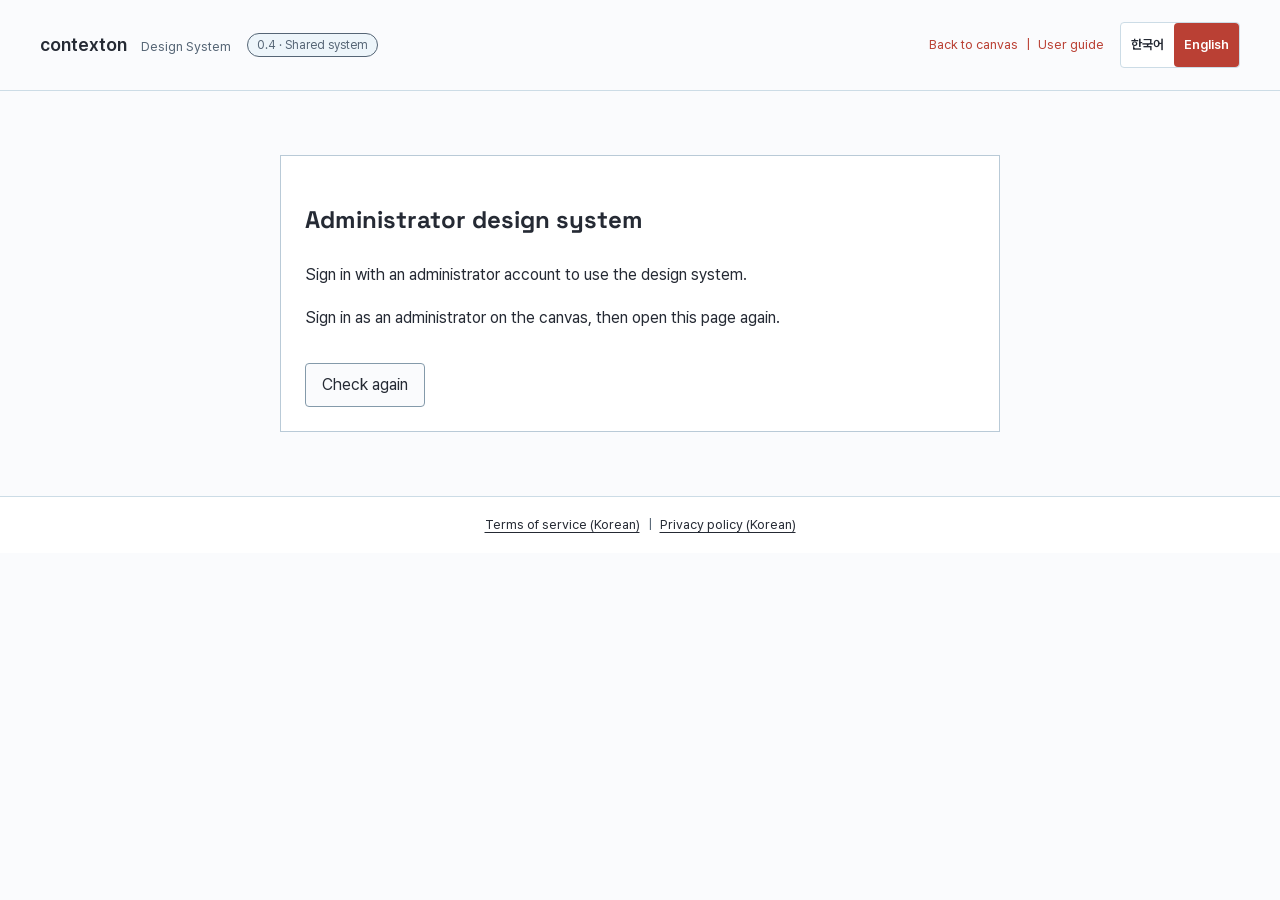
==== commit fb9476af: "Deploy verified obfuscated site 2026-10-03T12-31-07-079Z-2218f2" ====
--- a/design-system-view-en.html
+++ b/design-system-view-en.html
@@ -1,5 +1,5 @@
 <!doctype html>
-<html lang="en"><head><meta charset="utf-8"><meta name="viewport" content="width=device-width,initial-scale=1"><title>contexton — Design system</title><link rel="stylesheet" href="design-reference/css/style.css"><link rel="stylesheet" href="design-reference/css/typography.css"><link rel="stylesheet" href="design-reference/css/design-system.css"><link rel="stylesheet" href="theme.css"><link rel="stylesheet" href="design-reference/contexton.css"><script src="locale-data.js" defer></script><script src="locale.js" defer></script><script src="design-system.js" defer></script><script src="lib/supabase.js" defer></script><script src="supabase-config.js" defer></script><link rel="stylesheet" href="design-access.css"><script src="design-access.js" defer></script><link rel="stylesheet" href="locale.css"><link rel="stylesheet" href="legal.css"><!-- SEO START -->
+<html lang="en"><head><meta charset="utf-8"><meta name="viewport" content="width=device-width,initial-scale=1"><title>contexton — Design system</title><link rel="stylesheet" href="design-reference/css/style.css"><link rel="stylesheet" href="design-reference/css/typography.css"><link rel="stylesheet" href="design-reference/css/design-system.css"><link rel="stylesheet" href="theme.css"><link rel="stylesheet" href="design-reference/contexton.css"><script src="locale-data.js" defer></script><script src="locale.js" defer></script><script src="design-system.js" defer></script><script src="lib/supabase.js" defer></script><script src="supabase-config.js" defer></script><link rel="stylesheet" href="design-access.css"><script src="design-access.js" defer></script><link rel="stylesheet" href="locale.css"><link rel="stylesheet" href="legal.css"><link rel="stylesheet" href="documentation-shell.css"><script defer src="documentation-shell.js"></script><script src="legal-modal.js" defer></script><!-- SEO START -->
 <meta name="description" content="Connect image nodes, interpretations and shared perspectives. Structure narrative context with an ontology-based canvas, then guide AI to write from your network."><meta name="robots" content="noindex, nofollow"><link rel="canonical" href="https://www.contextonai.com/design-system-view-en.html"><meta property="og:type" content="website"><meta property="og:site_name" content="contexton"><meta property="og:title" content="contexton — Design system"><meta property="og:description" content="Connect image nodes, interpretations and shared perspectives. Structure narrative context with an ontology-based canvas, then guide AI to write from your network."><meta property="og:url" content="https://www.contextonai.com/design-system-view-en.html"><meta property="og:locale" content="en_US"><meta property="og:locale:alternate" content="ko_KR"><meta property="og:image" content="https://www.contextonai.com/share-card.png"><meta property="og:image:width" content="1200"><meta property="og:image:height" content="630"><meta name="twitter:card" content="summary_large_image"><meta name="twitter:title" content="contexton — Design system"><meta name="twitter:description" content="Connect image nodes, interpretations and shared perspectives. Structure narrative context with an ontology-based canvas, then guide AI to write from your network."><meta name="twitter:image" content="https://www.contextonai.com/share-card.png">
 <!-- SEO END --></head>
 <body class="ds-page design-access-locked"><a class="skip-link" href="#ds-main">Skip to content</a><header class="ds-header"><a href="en.html" class="ds-brand">contexton <span>Design System</span></a><span class="wf-badge wf-badge--neutral">0.4 · Shared system</span><nav class="ds-back" aria-label="Page navigation"><a href="en.html">Back to canvas</a><span aria-hidden="true">|</span><a href="guide-manual-en.html">User guide</a></nav></header>
@@ -14,4 +14,4 @@
 <section id="writing" class="ds-section"><div class="ds-section-head"><span>07</span><h2>Write from canvas context</h2></div><p class="ds-description">Turn the whole canvas's image interpretations, directed links, definitions and comments into a writing guide. Guide creation is distinct from automatic ontology reasoning and AI generation.</p><div class="wf-card"><div class="context-tabs" role="tablist" aria-label="Example writing steps"><button role="tab" id="demo-tab-api" aria-controls="demo-api" aria-selected="true">API settings</button><button role="tab" id="demo-tab-guide" aria-controls="demo-guide" aria-selected="false" tabindex="-1">Writing guide</button><button role="tab" id="demo-tab-result" aria-controls="demo-result" aria-selected="false" tabindex="-1">Writing result</button></div><section role="tabpanel" id="demo-api" aria-labelledby="demo-tab-api"><h3>Configure your writing AI</h3><p>Configure provider, API key and model. This example does not accept real API keys.</p><p class="wf-field__hint">API settings stay in the user's browser and are excluded from shared data and backups.</p></section><section role="tabpanel" id="demo-guide" aria-labelledby="demo-tab-guide" hidden><h3>Materials &amp; writing preferences</h3><p>Read the whole network, not just selected items. Set purpose, audience, format, perspective and narrative order, save the guide, then ask AI to write.</p></section><section role="tabpanel" id="demo-result" aria-labelledby="demo-tab-result" hidden><h3>Writing result</h3><p class="wf-notice">Complete AI configuration in the API settings tab first.</p><p>Generate only on explicit request. Failures/cancellation retain previous results. Support copy and TXT download.</p></section></div><p class="ds-description">The right drawer is 75vw on desktop and full width at 800px or below. Shift the viewport without moving nodes. Use Close to exit. Resave the guide after changing materials.</p></section>
 <section id="ontology" class="ds-section"><div class="ds-section-head"><span>08</span><h2>The structure of accumulated knowledge</h2></div><div class="wf-card"><div class="wf-field"><label for="ontology-view-demo">View</label><select class="wf-input" id="ontology-view-demo"><option value="knowledge">Knowledge structure</option><option value="canvas">Canvas connections</option><option value="schema">Ontology definitions</option></select></div><p id="ontology-description" role="status"></p></div><div class="ds-grid"><article class="wf-card"><h3>Physics-based layout</h3><p>Use separate curves for multiple/reverse relationships. Let users pause/resume layout. Reduced-motion preference stops movement after initial layout.</p></article><article class="wf-card"><h3>Distinguish standards from validation</h3><p>Display RDF/OWL vocabulary and SHACL constraints. JSON-LD export is administrator-only with online verification. Displaying constraints does not imply validation or reasoning has run.</p></article></div><p class="ds-description">Narrative order is presentation order, distinct from link direction. AI input combines the same ontology vocabulary with the saved structured network. Distinguish guides, snapshots, actual input and generated results without inventing missing provenance. Ontology uses the same drawer pattern with a View dropdown and Close button. Its layout never changes the original canvas.</p></section>
 <section id="collaboration" class="ds-section"><div class="ds-section-head"><span>09</span><h2>Private settings and shared context</h2></div><div class="ds-grid ds-grid--three"><article class="wf-card"><h3>Sign in &amp; collaborate</h3><p>Open sign-in first for guests and disable Close until sign-in. Shared spaces display participants, invitations and sync status.</p></article><article class="wf-card"><h3>New canvas</h3><p>Only canvases with nodes become timestamp chips. Do not duplicate empty canvases. Personal lists are stored per account in the browser.</p></article><article class="wf-card"><h3>Backup &amp; restore</h3><p>Provide Backup &amp; restore as a separate Account &amp; workspace tab. Preserve images, relationships, comments, guides and results. Back up before restoring. Exclude API settings.</p></article></div><p class="wf-notice">Other authors' node content is read-only. Shared mode also checks authorship on the server. Preserve input during conflicts and explain the next action.</p></section>
-<section class="ds-section" id="canvas-list"><h2>Canvas list &amp; workspace</h2><p>After sign-in, show an image-drop hint on empty canvases. Hide it before sign-in and once nodes exist. It must not intercept clicks or drags.</p><p>On desktop, My canvases sits on the left. A cool-white background from the shared color tokens extends below the list, with a thin right-hand border separating it from the canvas. At widths of 800px or less, the list becomes a horizontal scrolling row above the canvas. Opening a saved canvas fits its nodes to the available workspace.</p></section><section class="ds-section" id="account-states"><h2>Account &amp; management layout and states</h2><p class="ds-description">Donate is a secondary button before New canvas. Open a modal up to 600px wide, dismissed only by Close. Outside clicks and Esc do not dismiss it. Keep focus inside and return focus to the trigger after closing. Use shared colors, heading fonts and 44px buttons.</p><p class="ds-description">Use Account &amp; workspace for both the top button and drawer title. Order tabs as Sign in &amp; collaborate, Backup &amp; restore, then administrator-only Users and Content. Disable Close before sign-in.</p><div class="ds-grid"><article class="wf-card"><h3>Account &amp; sign-out</h3><p>Group the signed-in label, email and bordered Sign out button in a card. Use 44px minimum button height, 20px card padding and 16px element gaps.</p></article><article class="wf-card"><h3>Management lists</h3><p>Align notices, tools and lists to the same centered width. Group All users and Refresh list with 12px gaps. Distinguish missing setup, empty lists and failures. Confirm deletion and allow hidden items to be restored.</p></article><article class="wf-card"><h3>Permission states</h3><p>Enable the design-system link and JSON-LD export only for administrators. Hide administrator tabs for others. Show this document after online administrator verification. This UI restriction does not make static source files private.</p></article></div><p class="wf-notice">The footer shows storage status, zoom, node/link counts and © 2025 WORFLOGY Inc. All rights reserved. Move copyright to another row on small screens. API settings are excluded from server storage, sharing and backups.</p></section><section class="ds-section"><h2>Author display</h2><p>The default author is the login email, including on new canvases. Custom names and existing records are retained. Only your own nodes, interpretations and comments display (me); other participants see the stored name. Ownership IDs determine identity and editing rights, not names. Unverified older records do not receive (me).</p></section><section id="language" class="ds-section"><h2>Interface language</h2><p>Provide two language buttons in the header with color and aria-pressed selection states. Translate interface text and accessibility labels while preserving user data and option values. Wrap long English labels to prevent mobile overflow.</p></section><section class="ds-section"><h2>Manage saved interpretations</h2><p>Manage saved interpretations using Edit interpretation and Delete interpretation below the relationship name. Only the author may make changes. Editing retains existing comments, agreements and vetoes; deleting also removes that interpretation’s comments and reactions. The link and other interpretations remain.</p></section><section class="ds-section"><h2>Reverse link direction</h2><p>Selecting a link shows its source and target images. The link author can reverse the arrow with Reverse direction. Interpretations and comments remain unchanged and should be checked against the new direction. Shared canvases require the database update for direction changes.</p></section><section id="confirmation-messages"><h2>Confirmations and notifications</h2><p>For deletions and important changes, an in-app dialog explains the target and impact. Cancel receives initial focus, and action buttons use explicit labels such as Delete or Switch. Close and Cancel do not perform the action. Clicking outside or pressing Escape does not dismiss the dialog. Completion notices use toasts, and input errors appear near the affected field.</p></section><section id="material-overview-guide"><h2>Review source materials</h2><p>Writing materials are summarized at the top with counts of images, links, interpretations and comments. Expand images to review interpretations and sources, or links to review their source, target, interpretations and comments. All canvas materials are included regardless of which lists are expanded. Original image files are not sent to the AI.</p></section><section id="guide-summary-guide"><h2>AI instructions</h2><p>The AI guide summarizes the saved purpose, audience, format, perspective, narrative order and writing principles. Expand View full AI instructions to inspect the actual document. Copy, download and AI requests always use the full instructions, including the ontology and canvas materials.</p></section><section id="inspector-layout-guide"><h2>Interpretation panels</h2><p>Node interpretation presents the image and title, source, interpretation field and save action in order. Relationship interpretation shows the direction and interpretation list, with the selected definition, author, edit and delete actions grouped in one card. Expand Leave a comment to write an opinion; existing comments are shown oldest first with agree and veto actions. Existing author permissions still apply.</p></section><section id="writing-result-reading-guide"><h2>Reading writing results</h2><p>Writing results display headings, paragraphs, emphasis and lists. Long identifiers become numbered references, with saved node and relationship interpretations listed below the text. Identifiers without matching saved materials are marked as unresolved. Reference numbers do not indicate fact-checking.</p><p>Copy and download provide readable text and references. View original AI response shows the exact response, including identifiers and Markdown. Stored responses and AI input materials remain unchanged.</p></section><section id="canvas-resume-guide"><h2>Resume your last canvas</h2><p>In the same browser, reloading or returning from the user guide or design system reopens the last canvas used by your signed-in account. Shared canvases reopen after server access is checked. If a shared canvas cannot be opened, your personal canvas is shown with a notice. Choosing Return to local work makes that personal canvas your next starting point. The last selection is not synced across devices.</p></section><section class="ds-section" id="account-auth-lifecycle"><h2>Google sign-in and account deletion</h2><p class="ds-description">Google sign-in uses the shared secondary button at a height of 48px. A divider separates email sign-in, with guidance set in 14px body text. Account deletion starts collapsed and presents the deletion scope, warning, email confirmation, consent and action in that order. Destructive actions and errors use danger tokens; cautions use warning tokens. Buttons are at least 44px high, checkboxes are 20px and keyboard focus remains visible. Feedback appears beside the relevant action. On narrow screens, confirm and cancel buttons stack vertically.</p></section><section class="ds-section" id="api-settings-lifetime"><h2>AI API settings lifetime</h2><p>The AI provider, model, API key and server address remain only in the current page’s memory. Enter them again after closing the browser or tab, reloading, or navigating away. Previously persisted API settings are also removed. Your canvas, saved writing guide and generated text are retained.</p></section></main></div><footer class="ds-footer">contexton · Images, relationships and different perspectives · Design System 0.4</footer><footer class="legal-site-footer"><nav class="legal-links" aria-label="Legal information"><a href="terms_of_service.html" target="_blank" rel="noopener">Terms of service (Korean)</a><span aria-hidden="true">|</span><a href="privacy_policy.html" target="_blank" rel="noopener">Privacy policy (Korean)</a></nav></footer></body></html>+<section class="ds-section" id="canvas-list"><h2>Canvas list &amp; workspace</h2><p>After sign-in, show an image-drop hint on empty canvases. Hide it before sign-in and once nodes exist. It must not intercept clicks or drags.</p><p>On desktop, My canvases sits on the left. A cool-white background from the shared color tokens extends below the list, with a thin right-hand border separating it from the canvas. At widths of 800px or less, the list becomes a horizontal scrolling row above the canvas. Opening a saved canvas fits its nodes to the available workspace.</p></section><section class="ds-section" id="account-states"><h2>Account &amp; management layout and states</h2><p class="ds-description">Donate is a secondary button before New canvas. Open a modal up to 600px wide, dismissed only by Close. Outside clicks and Esc do not dismiss it. Keep focus inside and return focus to the trigger after closing. Use shared colors, heading fonts and 44px buttons.</p><p class="ds-description">Use Account &amp; workspace for both the top button and drawer title. Order tabs as Sign in &amp; collaborate, Backup &amp; restore, then administrator-only Users and Content. Disable Close before sign-in.</p><div class="ds-grid"><article class="wf-card"><h3>Account &amp; sign-out</h3><p>Group the signed-in label, email and bordered Sign out button in a card. Use 44px minimum button height, 20px card padding and 16px element gaps.</p></article><article class="wf-card"><h3>Management lists</h3><p>Align notices, tools and lists to the same centered width. Group All users and Refresh list with 12px gaps. Distinguish missing setup, empty lists and failures. Confirm deletion and allow hidden items to be restored.</p></article><article class="wf-card"><h3>Permission states</h3><p>Enable the design-system link and JSON-LD export only for administrators. Hide administrator tabs for others. Show this document after online administrator verification. This UI restriction does not make static source files private.</p></article></div><p class="wf-notice">The footer shows storage status, zoom, node/link counts and © 2025 WORFLOGY Inc. All rights reserved. Move copyright to another row on small screens. API settings are excluded from server storage, sharing and backups.</p></section><section class="ds-section"><h2>Author display</h2><p>The default author is the login email, including on new canvases. Custom names and existing records are retained. Only your own nodes, interpretations and comments display (me); other participants see the stored name. Ownership IDs determine identity and editing rights, not names. Unverified older records do not receive (me).</p></section><section id="language" class="ds-section"><h2>Interface language</h2><p>Provide two language buttons in the header with color and aria-pressed selection states. Translate interface text and accessibility labels while preserving user data and option values. Wrap long English labels to prevent mobile overflow.</p></section><section class="ds-section"><h2>Manage saved interpretations</h2><p>Manage saved interpretations using Edit interpretation and Delete interpretation below the relationship name. Only the author may make changes. Editing retains existing comments, agreements and vetoes; deleting also removes that interpretation’s comments and reactions. The link and other interpretations remain.</p></section><section class="ds-section"><h2>Reverse link direction</h2><p>Selecting a link shows its source and target images. The link author can reverse the arrow with Reverse direction. Interpretations and comments remain unchanged and should be checked against the new direction. Shared canvases require the database update for direction changes.</p></section><section id="confirmation-messages"><h2>Confirmations and notifications</h2><p>For deletions and important changes, an in-app dialog explains the target and impact. Cancel receives initial focus, and action buttons use explicit labels such as Delete or Switch. Close and Cancel do not perform the action. Clicking outside or pressing Escape does not dismiss the dialog. Completion notices use toasts, and input errors appear near the affected field.</p></section><section id="material-overview-guide"><h2>Review source materials</h2><p>Writing materials are summarized at the top with counts of images, links, interpretations and comments. Expand images to review interpretations and sources, or links to review their source, target, interpretations and comments. All canvas materials are included regardless of which lists are expanded. Original image files are not sent to the AI.</p></section><section id="guide-summary-guide"><h2>AI instructions</h2><p>The AI guide summarizes the saved purpose, audience, format, perspective, narrative order and writing principles. Expand View full AI instructions to inspect the actual document. Copy, download and AI requests always use the full instructions, including the ontology and canvas materials.</p></section><section id="inspector-layout-guide"><h2>Interpretation panels</h2><p>Node interpretation presents the image and title, source, interpretation field and save action in order. Relationship interpretation shows the direction and interpretation list, with the selected definition, author, edit and delete actions grouped in one card. Expand Leave a comment to write an opinion; existing comments are shown oldest first with agree and veto actions. Existing author permissions still apply.</p></section><section id="writing-result-reading-guide"><h2>Reading writing results</h2><p>Writing results display headings, paragraphs, emphasis and lists. Long identifiers become numbered references, with saved node and relationship interpretations listed below the text. Identifiers without matching saved materials are marked as unresolved. Reference numbers do not indicate fact-checking.</p><p>Copy and download provide readable text and references. View original AI response shows the exact response, including identifiers and Markdown. Stored responses and AI input materials remain unchanged.</p></section><section id="canvas-resume-guide"><h2>Resume your last canvas</h2><p>In the same browser, reloading or returning from the user guide or design system reopens the last canvas used by your signed-in account. Shared canvases reopen after server access is checked. If a shared canvas cannot be opened, your personal canvas is shown with a notice. Choosing Return to local work makes that personal canvas your next starting point. The last selection is not synced across devices.</p></section><section class="ds-section" id="account-auth-lifecycle"><h2>Google sign-in and account deletion</h2><p class="ds-description">Google sign-in uses the shared secondary button at a height of 48px. A divider separates email sign-in, with guidance set in 14px body text. Account deletion starts collapsed and presents the deletion scope, warning, email confirmation, consent and action in that order. Destructive actions and errors use danger tokens; cautions use warning tokens. Buttons are at least 44px high, checkboxes are 20px and keyboard focus remains visible. Feedback appears beside the relevant action. On narrow screens, confirm and cancel buttons stack vertically.</p></section><section class="ds-section" id="api-settings-lifetime"><h2>AI API settings lifetime</h2><p>The AI provider, model, API key and server address remain only in the current page’s memory. Enter them again after closing the browser or tab, reloading, or navigating away. Previously persisted API settings are also removed. Your canvas, saved writing guide and generated text are retained.</p></section></main></div><footer class="ds-footer">contexton · Images, relationships and different perspectives · Design System 0.4</footer><footer class="legal-site-footer"><nav class="legal-links" aria-label="Legal information"><a href="terms_of_service.html">Terms of service (Korean)</a><span aria-hidden="true">|</span><a href="privacy_policy.html">Privacy policy (Korean)</a></nav></footer></body></html>
--- a/legal.css
+++ b/legal.css
@@ -7,3 +7,7 @@
 @media(max-width:800px){.canvas-app .canvas-statusbar{grid-template-columns:minmax(0,1fr) auto;gap:0 12px}.canvas-statusbar .legal-links{grid-column:1/-1;justify-content:flex-end;font-size:12px}.canvas-statusbar .canvas-copyright{grid-column:1/-1}.legal-page main{margin:16px 12px;padding:24px 18px}.legal-page h1{font-size:26px}.legal-page h2{font-size:21px}.legal-page main>nav ol{columns:1}.legal-page th,.legal-page td{padding:10px}.legal-top{padding:16px}.legal-top .legal-links{justify-content:flex-start}}
 
 .canvas-app #canvas-inspector.writing-open{bottom:var(--canvas-footer-height,56px)}
+
+/* Modal header stays visible while the original document scrolls inside it. */
+#legal-modal{box-sizing:border-box;padding:0;width:min(960px,calc(100vw - 32px));height:min(860px,calc(100dvh - 48px));max-width:none;max-height:none;margin:auto;border:1px solid var(--border);border-radius:var(--radius);background:var(--surface);color:var(--ink);box-shadow:var(--dialog-shadow);overflow:hidden;font-family:var(--font-sans)}#legal-modal[open]{display:flex;flex-direction:column}#legal-modal::backdrop{background:var(--color-overlay)}#legal-modal .legal-modal-header{display:flex;align-items:center;justify-content:space-between;flex:none;gap:16px;padding:16px 24px;border-bottom:1px solid var(--border);background:var(--color-surface-subtle)}#legal-modal h2{font:700 24px/1.4 var(--font-heading);margin:0}#legal-modal-close{flex:none;min-width:64px;min-height:44px;padding:8px 16px;border:1px solid var(--border);border-radius:var(--control-radius);background:var(--surface);color:var(--ink);font:500 14px/1.5 var(--font-sans);cursor:pointer}#legal-modal-close:hover{background:var(--color-surface-hover)}#legal-modal-close:focus-visible{outline:2px solid var(--focus);outline-offset:3px}#legal-modal-frame{display:block;flex:1;width:100%;min-height:0;border:0;background:var(--surface)}.legal-embedded .legal-top,.legal-embedded main>footer{display:none}.legal-embedded main{border:0;margin:0 auto;border-radius:0;padding:24px 32px}.legal-embedded{background:var(--surface)}
+@media(max-width:600px){#legal-modal{width:calc(100vw - 16px);height:calc(100dvh - 24px)}#legal-modal .legal-modal-header{padding:12px 16px}#legal-modal h2{font-size:20px}.legal-embedded main{padding:24px 18px}}
--- a/documentation-shell.css
+++ b/documentation-shell.css
@@ -0,0 +1,4 @@
+/* Shared documentation shell for the guide and design system. */
+html:has(.ds-header){scroll-padding-top:0}.ds-page .ds-header{position:sticky;top:0;z-index:20;background:var(--color-surface);min-height:88px}.ds-header .ds-brand{flex-shrink:0}.ds-header .ds-back{align-items:center}.ds-header .ds-back>a{display:inline-flex;align-items:center;min-height:44px}.ds-page .skip-link{z-index:30}.ds-page .ds-nav{top:var(--documentation-header-height,88px);max-height:calc(100dvh - var(--documentation-header-height,88px));overflow-y:auto;overscroll-behavior:contain;scrollbar-width:thin}.ds-page .ds-nav>a{min-height:44px;display:flex;align-items:center;gap:8px}.ds-page .ds-main [id]{scroll-margin-top:calc(var(--documentation-header-height,88px) + 20px)}
+body[data-page=guide] .ds-main{margin:0;padding:0;background:transparent}body[data-page=guide] .ds-section{padding:40px 0;border-top:1px solid var(--color-border)}body[data-page=guide] .ds-section h2{font-size:24px;line-height:1.4;margin:0 0 24px}body[data-page=guide] .section-heading .eyebrow{display:block;font-size:12px;color:var(--color-text-brand);margin-bottom:12px}body[data-page=guide] .doc-card{border-radius:var(--radius-card)}body[data-page=guide] .doc-card h3{font-size:18px;line-height:1.5}body[data-page=guide] .doc-note{background:var(--color-surface-subtle);border-left-color:var(--color-success)}body[data-page=guide] .ds-section>p{margin:16px 0;line-height:1.8}body[data-page=guide] .primary-button{margin:12px 0}body[data-page=guide] .viewer-notice{margin:24px 0 0}body[data-page=guide] .doc-table th,body[data-page=guide] .doc-table td{overflow-wrap:anywhere}
+@media(max-width:760px){.ds-page .ds-header{padding:12px 18px;gap:8px 12px;flex-wrap:wrap}.ds-header .ds-back{width:100%;margin-left:0;gap:8px 12px}.ds-header .language-toggle{margin-left:auto}.ds-page .ds-nav{position:static;max-height:none;overflow:visible}.ds-page .ds-nav>a{display:inline-flex}body[data-page=guide] .ds-section{padding:32px 0}body[data-page=guide] .ds-section h2{font-size:21px}.ds-header .ds-brand span{display:inline;margin-left:8px;font-size:13px}}
